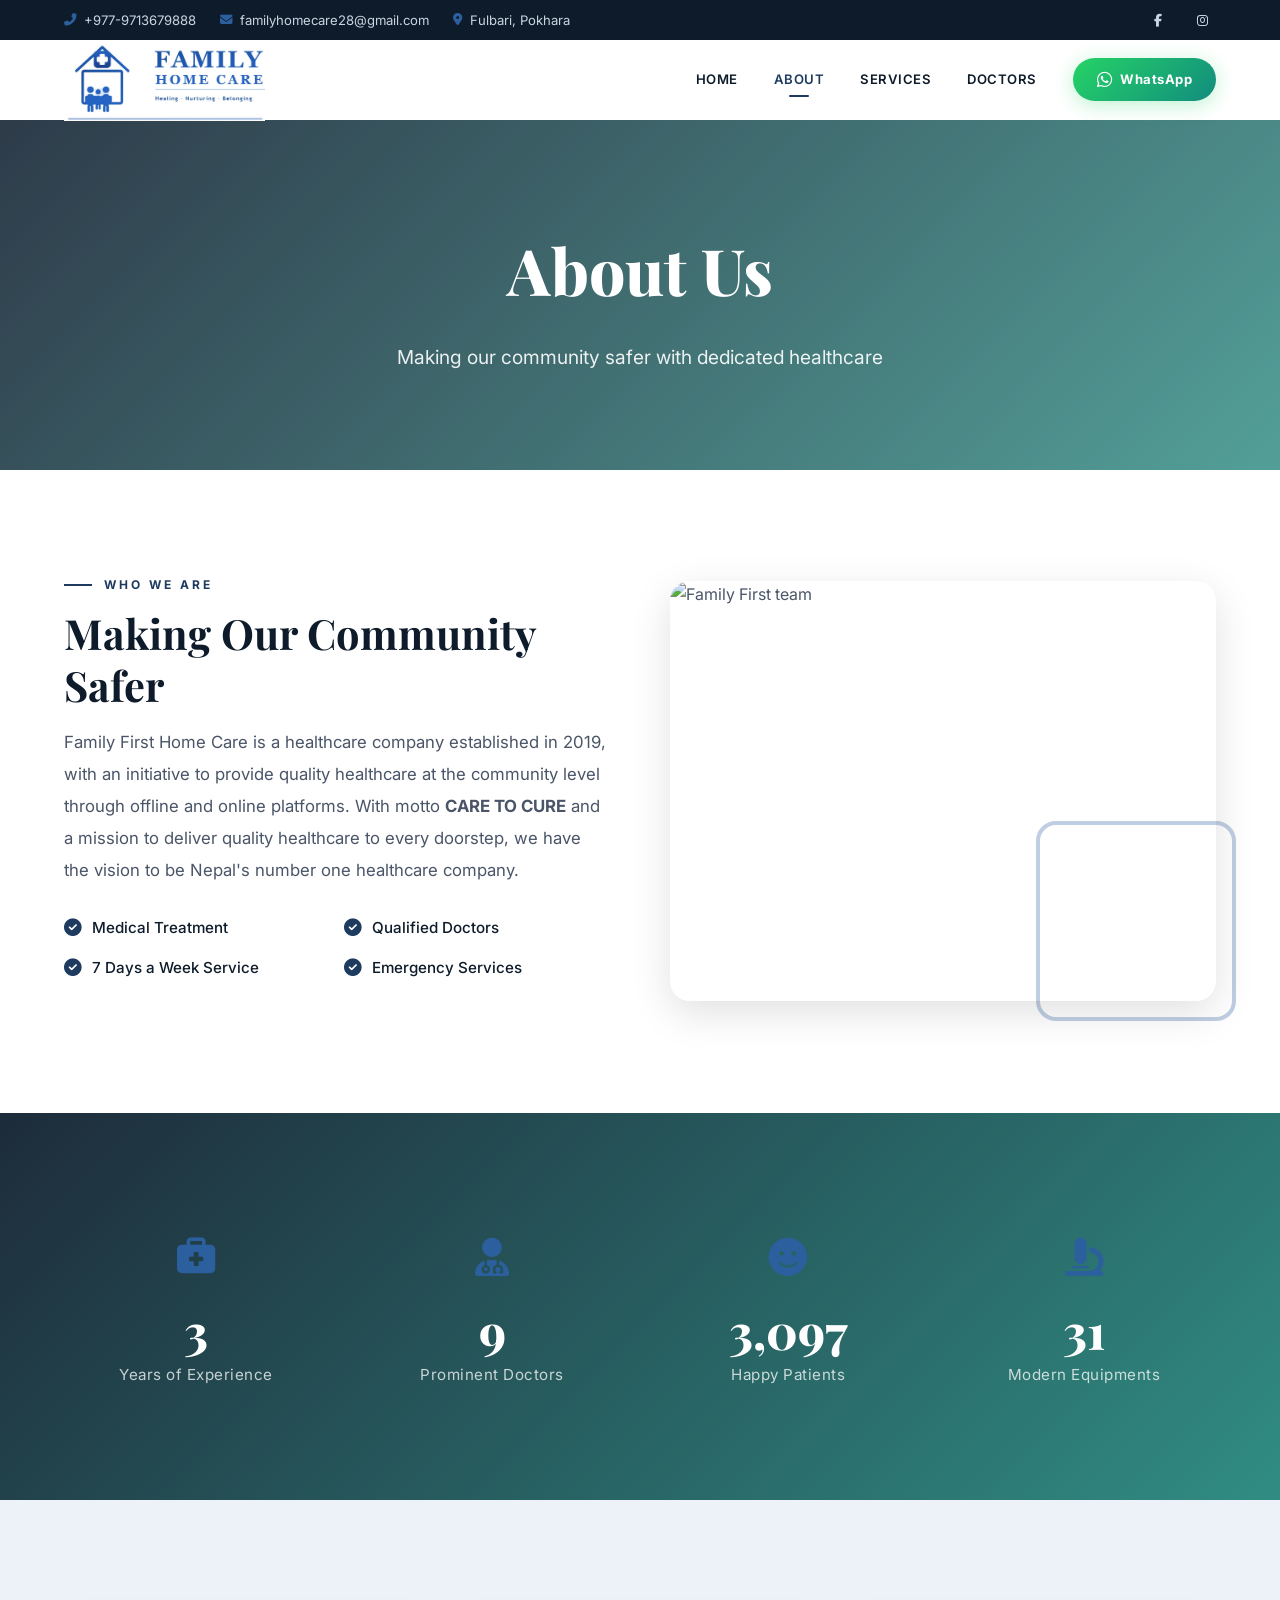
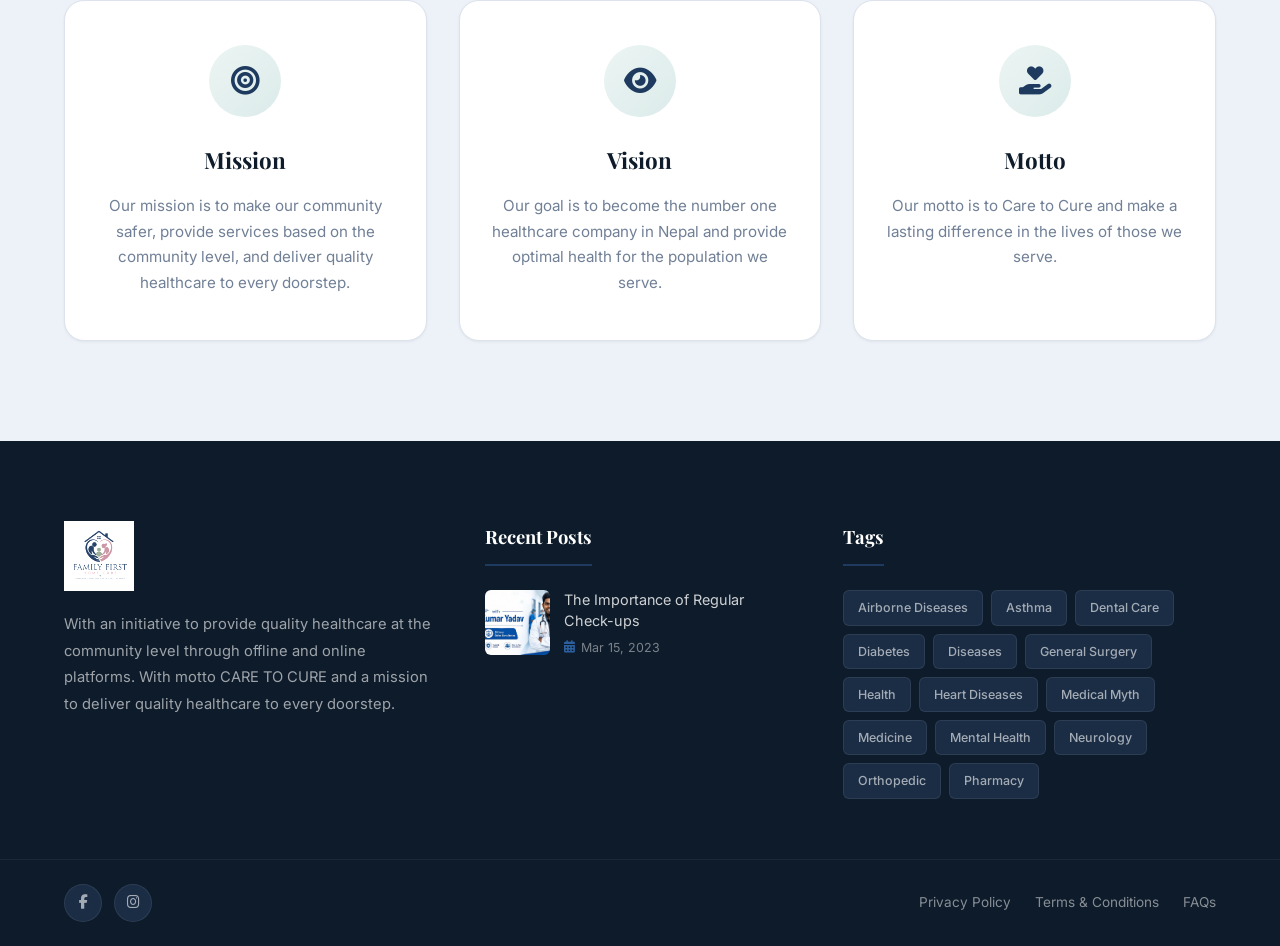
==== about.html @ fe60b28e "Add files via upload" ====
<!DOCTYPE html>
<html lang="en">

<head>
    <meta charset="UTF-8">
    <meta name="viewport" content="width=device-width, initial-scale=1.0">
    <title>About Us - Family First Home Care</title>
    <meta name="description" content="Family First Home CARE - About our mission, team and vision for healthcare.">
    <link rel="preconnect" href="https://fonts.googleapis.com">
    <link rel="preconnect" href="https://fonts.gstatic.com" crossorigin>
    <link
        href="https://fonts.googleapis.com/css2?family=Inter:wght@300;400;500;600;700;800;900&family=Playfair+Display:wght@600;700;800&display=swap"
        rel="stylesheet">
    <link rel="stylesheet" href="https://cdnjs.cloudflare.com/ajax/libs/font-awesome/6.5.1/css/all.min.css">
    <link rel="stylesheet" href="style.css">
</head>

<body>
    <!-- ===== TOP INFO BAR ===== -->
    <div class="top-bar">
        <div class="container top-bar-inner">
            <div class="top-bar-left">
                <a href="tel:9779713679888"><i class="fas fa-phone-alt"></i>+977-9713679888</a>
                <a href="mailto:familyhomecare28@gmail.com"><i class="fas fa-envelope"></i>
                    familyhomecare28@gmail.com</a>
                <span><i class="fas fa-map-marker-alt"></i> Fulbari, Pokhara</span>
            </div>
            <div class="top-bar-right">
                <a href="#" aria-label="Facebook"><i class="fab fa-facebook-f"></i></a>
                <a href="#" aria-label="Instagram"><i class="fab fa-instagram"></i></a>
            </div>
        </div>
    </div>

    <!-- ===== NAVIGATION ===== -->
    <header class="navbar" id="navbar">
        <div class="container nav-inner">
            <a href="index.html" class="logo" id="logo">
                <img src="images/mainlogo.jpeg" alt="Family First Home Care Logo" class="logo-img">
                <span class="logo-text"></span>
            </a>
            <nav class="nav-links" id="navLinks">
                <a href="index.html">HOME</a>
                <a href="about.html" class="active">ABOUT</a>
                <a href="services.html">SERVICES</a>
                <a href="doctors.html">DOCTORS</a>
                <a href="https://wa.me/9779713679888?text=Hello%2C%20I%20would%20like%20to%20book%20an%20appointment."
                    class="btn-whatsapp mobile-only" target="_blank" rel="noopener noreferrer"><i
                        class="fab fa-whatsapp"></i> WhatsApp</a>
            </nav>
            <a href="https://wa.me/9779713679888?text=Hello%2C%20I%20would%20like%20to%20book%20an%20appointment."
                class="btn-whatsapp desktop-only" id="btnWhatsapp" target="_blank" rel="noopener noreferrer"><i
                    class="fab fa-whatsapp"></i> WhatsApp</a>
            <button class="mobile-toggle" id="mobileToggle" aria-label="Toggle menu">
                <span></span><span></span><span></span>
            </button>
        </div>
    </header>

    <!-- ===== PAGE HEADER ===== -->
    <section class="page-header"
        style="background-image: url('https://images.unsplash.com/photo-1504439468489-c8920d796a29?w=1600&q=80');">
        <div class="page-header-overlay"></div>
        <div class="container page-header-content">
            <h1>About Us</h1>
            <p>Making our community safer with dedicated healthcare</p>
        </div>
    </section>

    <!-- ===== ABOUT / WHO WE ARE ===== -->
    <section class="about-section" id="about">
        <div class="container about-grid">
            <div class="about-text">
                <span class="section-label">WHO WE ARE</span>
                <h2 class="section-title">Making Our Community Safer</h2>
                <p>Family First Home Care is a healthcare company established in 2019, with an initiative to provide
                    quality healthcare at the community level through offline and online platforms. With motto
                    <strong>CARE TO CURE</strong> and a mission to deliver quality healthcare to every doorstep, we have
                    the vision to be Nepal's number one healthcare company.
                </p>
                <div class="about-features">
                    <div class="about-feature"><i class="fas fa-check-circle"></i> Medical Treatment</div>
                    <div class="about-feature"><i class="fas fa-check-circle"></i> Qualified Doctors</div>
                    <div class="about-feature"><i class="fas fa-check-circle"></i> 7 Days a Week Service</div>
                    <div class="about-feature"><i class="fas fa-check-circle"></i> Emergency Services</div>
                </div>
            </div>
            <div class="about-image">
                <img src="https://images.unsplash.com/photo-1504439468489-c8920d796a29?w=600&q=80"
                    alt="Family First team">
                <div class="about-image-accent"></div>
            </div>
        </div>
    </section>

    <!-- ===== STATS COUNTER ===== -->
    <section class="stats-section">
        <div class="stats-overlay"></div>
        <div class="container stats-grid">
            <div class="stat-item" id="stat1">
                <div class="stat-icon"><i class="fas fa-briefcase-medical"></i></div>
                <div class="stat-number" data-target="5">5</div>
                <div class="stat-label">Years of Experience</div>
            </div>
            <div class="stat-item" id="stat2">
                <div class="stat-icon"><i class="fas fa-user-md"></i></div>
                <div class="stat-number" data-target="15">15</div>
                <div class="stat-label">Prominent Doctors</div>
            </div>
            <div class="stat-item" id="stat3">
                <div class="stat-icon"><i class="fas fa-smile"></i></div>
                <div class="stat-number" data-target="5000">5000</div>
                <div class="stat-label">Happy Patients</div>
            </div>
            <div class="stat-item" id="stat4">
                <div class="stat-icon"><i class="fas fa-microscope"></i></div>
                <div class="stat-number" data-target="50">50</div>
                <div class="stat-label">Modern Equipments</div>
            </div>
        </div>
    </section>

    <!-- ===== MISSION / VISION / MOTTO ===== -->
    <section class="mvm-section">
        <div class="container mvm-grid">
            <div class="mvm-card" id="mvmMission">
                <div class="mvm-icon"><i class="fas fa-bullseye"></i></div>
                <h3>Mission</h3>
                <p>Our mission is to make our community safer, provide services based on the community level, and
                    deliver quality healthcare to every doorstep.</p>
            </div>
            <div class="mvm-card" id="mvmVision">
                <div class="mvm-icon"><i class="fas fa-eye"></i></div>
                <h3>Vision</h3>
                <p>Our goal is to become the number one healthcare company in Nepal and provide optimal health for the
                    population we serve.</p>
            </div>
            <div class="mvm-card" id="mvmMotto">
                <div class="mvm-icon"><i class="fas fa-hand-holding-heart"></i></div>
                <h3>Motto</h3>
                <p>Our motto is to Care to Cure and make a lasting difference in the lives of those we serve.</p>
            </div>
        </div>
    </section>

    <!-- ===== FOOTER ===== -->
    <footer class="footer">
        <div class="container footer-grid">
            <div class="footer-about">
                <div class="footer-logo">
                    <img src="images/logo.jpg" alt="Family First Home Care Logo" class="logo-img footer-logo-img">
                </div>
                <p>With an initiative to provide quality healthcare at the community level through offline and online
                    platforms. With motto CARE TO CURE and a mission to deliver quality healthcare to every doorstep.
                </p>
            </div>
            <div class="footer-posts">
                <h4>Recent Posts</h4>
                <div class="footer-post">
                    <img src="./images/maindoc.jpeg" alt="Post">
                    <div>
                        <a href="#">The Importance of Regular Check-ups</a>
                        <span><i class="fas fa-calendar-alt"></i> Mar 15, 2023</span>
                    </div>
                </div>
            </div>
            <div class="footer-tags">
                <h4>Tags</h4>
                <div class="tags-cloud">
                    <a href="#">Airborne Diseases</a>
                    <a href="#">Asthma</a>
                    <a href="#">Dental Care</a>
                    <a href="#">Diabetes</a>
                    <a href="#">Diseases</a>
                    <a href="#">General Surgery</a>
                    <a href="#">Health</a>
                    <a href="#">Heart Diseases</a>
                    <a href="#">Medical Myth</a>
                    <a href="#">Medicine</a>
                    <a href="#">Mental Health</a>
                    <a href="#">Neurology</a>
                    <a href="#">Orthopedic</a>
                    <a href="#">Pharmacy</a>
                </div>
            </div>
        </div>
        <div class="footer-bottom">
            <div class="container footer-bottom-inner">
                <div class="footer-social">
                    <a href="#" aria-label="Facebook"><i class="fab fa-facebook-f"></i></a>
                    <a href="#" aria-label="Instagram"><i class="fab fa-instagram"></i></a>
                </div>
                <div class="footer-links">
                    <a href="#">Privacy Policy</a>
                    <a href="#">Terms & Conditions</a>
                    <a href="#">FAQs</a>
                </div>
            </div>
        </div>
    </footer>

    <!-- ===== BACK TO TOP ===== -->
    <button class="back-to-top" id="backToTop" aria-label="Back to top"><i class="fas fa-chevron-up"></i></button>

    <script src="script.js"></script>
</body>

</html>
---- style.css ----
/* ===== DESIGN TOKENS ===== */
:root {
    --primary: #1e3a5f;
    --primary-dark: #142c4a;
    --primary-light: #2c5f9e;
    --primary-glow: rgba(30, 58, 95, 0.25);
    --accent: #c4a07c;
    --accent-dark: #a8865e;
    --accent-light: #d4b896;

    --bg-body: #f5f7fb;
    --bg-white: #ffffff;
    --bg-dark: #0d1b2a;
    --bg-dark-lighter: #1b2d45;
    --bg-section-alt: #edf1f8;

    --text-heading: #0d1b2a;
    --text-body: #4a5568;
    --text-light: #718096;
    --text-white: #ffffff;
    --text-on-dark: #cbd5e0;

    --border: #dce3ed;
    --border-light: rgba(255, 255, 255, 0.08);

    --shadow-sm: 0 1px 3px rgba(0, 0, 0, 0.06);
    --shadow-md: 0 4px 16px rgba(0, 0, 0, 0.08);
    --shadow-lg: 0 12px 40px rgba(0, 0, 0, 0.12);
    --shadow-xl: 0 24px 60px rgba(0, 0, 0, 0.15);
    --shadow-primary: 0 8px 30px rgba(30, 58, 95, 0.3);

    --radius-sm: 6px;
    --radius-md: 12px;
    --radius-lg: 20px;
    --radius-xl: 32px;
    --radius-full: 9999px;

    --font-body: 'Inter', -apple-system, BlinkMacSystemFont, 'Segoe UI', sans-serif;
    --font-heading: 'Playfair Display', Georgia, serif;

    --transition: 0.3s cubic-bezier(0.4, 0, 0.2, 1);
    --transition-slow: 0.5s cubic-bezier(0.4, 0, 0.2, 1);

    --container: 1200px;
    --top-bar-height: 40px;
    --nav-height: 80px;
}

/* ===== RESET & BASE ===== */
*,
*::before,
*::after {
    margin: 0;
    padding: 0;
    box-sizing: border-box;
}

html {
    scroll-behavior: smooth;
    scroll-padding-top: calc(var(--nav-height) + 20px);
}

body {
    font-family: var(--font-body);
    font-size: 16px;
    line-height: 1.7;
    color: var(--text-body);
    background: var(--bg-body);
    -webkit-font-smoothing: antialiased;
    -moz-osx-font-smoothing: grayscale;
    overflow-x: hidden;
}

img {
    max-width: 100%;
    height: auto;
    display: block;
}

a {
    text-decoration: none;
    color: inherit;
    transition: color var(--transition);
}

button {
    border: none;
    background: none;
    cursor: pointer;
    font-family: inherit;
}

ul,
ol {
    list-style: none;
}

.container {
    width: 100%;
    max-width: var(--container);
    margin: 0 auto;
    padding: 0 24px;
}

/* ===== UTILITY CLASSES ===== */
.section-label {
    display: inline-block;
    font-size: 0.75rem;
    font-weight: 700;
    letter-spacing: 3px;
    text-transform: uppercase;
    color: var(--primary);
    margin-bottom: 12px;
    position: relative;
    padding-left: 40px;
}

.section-label::before {
    content: '';
    position: absolute;
    left: 0;
    top: 50%;
    width: 28px;
    height: 2px;
    background: var(--primary);
    transform: translateY(-50%);
}

.section-label.center {
    display: block;
    text-align: center;
    padding-left: 0;
}

.section-label.center::before {
    display: none;
}

.section-title {
    font-family: var(--font-heading);
    font-size: clamp(1.8rem, 4vw, 2.6rem);
    font-weight: 700;
    color: var(--text-heading);
    line-height: 1.25;
    margin-bottom: 16px;
}

.section-title.center {
    text-align: center;
}

.section-desc {
    font-size: 1.05rem;
    color: var(--text-light);
    max-width: 600px;
    margin-bottom: 48px;
}

.section-desc.center {
    text-align: center;
    margin-left: auto;
    margin-right: auto;
}

/* ===== BUTTONS ===== */
.btn {
    display: inline-flex;
    align-items: center;
    justify-content: center;
    gap: 8px;
    padding: 14px 32px;
    font-size: 0.9rem;
    font-weight: 600;
    letter-spacing: 0.5px;
    border-radius: var(--radius-full);
    transition: all var(--transition);
    cursor: pointer;
    border: 2px solid transparent;
    position: relative;
    overflow: hidden;
}

.btn::before {
    content: '';
    position: absolute;
    top: 50%;
    left: 50%;
    width: 0;
    height: 0;
    background: rgba(255, 255, 255, 0.15);
    border-radius: 50%;
    transform: translate(-50%, -50%);
    transition: width 0.6s, height 0.6s;
}

.btn:hover::before {
    width: 300px;
    height: 300px;
}

.btn-primary {
    background: linear-gradient(135deg, var(--primary), var(--primary-light));
    color: var(--text-white);
    box-shadow: var(--shadow-primary);
}

.btn-primary:hover {
    transform: translateY(-2px);
    box-shadow: 0 12px 36px rgba(14, 122, 110, 0.4);
}

.btn-outline {
    border-color: var(--text-white);
    color: var(--text-white);
    background: transparent;
}

.btn-outline:hover {
    background: var(--text-white);
    color: var(--primary);
    transform: translateY(-2px);
}

.btn-card {
    padding: 10px 24px;
    font-size: 0.85rem;
    background: rgba(255, 255, 255, 0.15);
    color: var(--text-white);
    border: 1px solid rgba(255, 255, 255, 0.3);
    border-radius: var(--radius-full);
}

.btn-card:hover {
    background: rgba(255, 255, 255, 0.25);
    transform: translateY(-2px);
}

.btn-lg {
    padding: 18px 44px;
    font-size: 1rem;
}

/* ===== TOP BAR ===== */
.top-bar {
    background: var(--bg-dark);
    color: var(--text-on-dark);
    font-size: 0.82rem;
    height: var(--top-bar-height);
    display: flex;
    align-items: center;
    position: relative;
    z-index: 1001;
}

.top-bar-inner {
    display: flex;
    align-items: center;
    justify-content: space-between;
}

.top-bar-left {
    display: flex;
    align-items: center;
    gap: 24px;
}

.top-bar-left a,
.top-bar-left span {
    display: inline-flex;
    align-items: center;
    gap: 8px;
    color: var(--text-on-dark);
    font-size: 0.82rem;
}

.top-bar-left a:hover {
    color: var(--primary-light);
}

.top-bar-left i {
    color: var(--primary-light);
    font-size: 0.78rem;
}

.top-bar-right {
    display: flex;
    align-items: center;
    gap: 16px;
}

.top-bar-right a {
    color: var(--text-on-dark);
    width: 28px;
    height: 28px;
    display: inline-flex;
    align-items: center;
    justify-content: center;
    border-radius: 50%;
    transition: all var(--transition);
    font-size: 0.8rem;
}

.top-bar-right a:hover {
    background: rgba(255, 255, 255, 0.1);
    color: var(--primary-light);
}

/* ===== NAVBAR ===== */
.navbar {
    position: sticky;
    top: 0;
    background: rgba(255, 255, 255, 0.96);
    backdrop-filter: blur(20px);
    -webkit-backdrop-filter: blur(20px);
    height: var(--nav-height);
    display: flex;
    align-items: center;
    z-index: 1000;
    transition: all var(--transition);
    border-bottom: 1px solid transparent;
}

.navbar.scrolled {
    box-shadow: var(--shadow-md);
    border-bottom: 1px solid var(--border);
    height: 68px;
}

.nav-inner {
    display: flex;
    align-items: center;
    justify-content: space-between;
    gap: 20px;
}

/* Logo */
.logo {
    display: flex;
    align-items: center;
    flex-shrink: 0;
}

.logo-img {
    height: 83px;
    width: auto;
    object-fit: contain;
    transition: transform var(--transition);
}

.logo-text {
    font-size: 26px;
    font-weight: 900;
    color: var(--text-heading);
    margin-left: 10px;
    font-family: var(--font-body);
    transition: font-size var(--transition);
}

.logo:hover .logo-img {
    transform: scale(1.03);
}

.navbar.scrolled .logo-img {
    height: 64px;
}

.navbar.scrolled .logo-text {
    font-size: 22px;
}

/* Footer Logo */
.footer-logo-img {
    height: 70px;
    filter: brightness(1.1);
}

/* Nav Links */
.nav-links {
    display: flex;
    align-items: center;
    gap: 4px;
    margin-left: auto;
}

.nav-links a {
    padding: 8px 16px;
    font-size: 0.82rem;
    font-weight: 600;
    letter-spacing: 0.5px;
    color: var(--text-heading);
    border-radius: var(--radius-full);
    transition: all var(--transition);
    position: relative;
}

.nav-links a::after {
    content: '';
    position: absolute;
    bottom: 2px;
    left: 50%;
    width: 0;
    height: 2px;
    background: var(--primary);
    transition: all var(--transition);
    transform: translateX(-50%);
    border-radius: 2px;
}

.nav-links a:hover,
.nav-links a.active {
    color: var(--primary);
}

.nav-links a:hover::after,
.nav-links a.active::after {
    width: 20px;
}

/* WhatsApp Button */
.btn-whatsapp {
    padding: 10px 24px;
    font-size: 0.82rem;
    font-weight: 700;
    letter-spacing: 0.5px;
    background: linear-gradient(135deg, #25d366, #128c7e);
    color: var(--text-white);
    border-radius: var(--radius-full);
    box-shadow: 0 4px 20px rgba(37, 211, 102, 0.3);
    transition: all var(--transition);
    flex-shrink: 0;
    display: inline-flex;
    align-items: center;
    gap: 8px;
}

.btn-whatsapp i {
    font-size: 1.1rem;
}

.btn-whatsapp:hover {
    transform: translateY(-2px);
    box-shadow: 0 8px 28px rgba(37, 211, 102, 0.45);
}

/* Mobile Toggle */
.mobile-toggle {
    display: none;
    flex-direction: column;
    justify-content: center;
    gap: 5px;
    width: 32px;
    height: 32px;
    cursor: pointer;
}

.mobile-toggle span {
    display: block;
    width: 100%;
    height: 2.5px;
    background: var(--text-heading);
    border-radius: 4px;
    transition: all var(--transition);
    transform-origin: center;
}

.mobile-toggle.active span:nth-child(1) {
    transform: rotate(45deg) translate(5px, 5px);
}

.mobile-toggle.active span:nth-child(2) {
    opacity: 0;
}

.mobile-toggle.active span:nth-child(3) {
    transform: rotate(-45deg) translate(5px, -5px);
}

/* ===== HERO SECTION ===== */
.hero {
    position: relative;
    height: 85vh;
    min-height: 550px;
    max-height: 800px;
    overflow: hidden;
}

.hero-slider {
    height: 100%;
    position: relative;
}

.hero-slide {
    position: absolute;
    inset: 0;
    opacity: 0;
    transition: opacity 1s ease-in-out;
}

.hero-slide.active {
    opacity: 1;
    z-index: 1;
}

.hero-bg {
    position: absolute;
    inset: 0;
    background-size: cover;
    background-position: center;
    transform: scale(1.05);
    animation: heroZoom 12s ease-in-out infinite alternate;
}

@keyframes heroZoom {
    from {
        transform: scale(1.05);
    }

    to {
        transform: scale(1.12);
    }
}

.hero-overlay {
    position: absolute;
    inset: 0;
    background: linear-gradient(135deg,
            rgba(11, 26, 42, 0.82) 0%,
            rgba(14, 122, 110, 0.45) 100%);
}

.hero-content {
    position: relative;
    z-index: 2;
    height: 100%;
    display: flex;
    flex-direction: column;
    justify-content: center;
    padding-bottom: 60px;
}

.hero-title {
    font-family: var(--font-heading);
    font-size: clamp(2.2rem, 5.5vw, 3.8rem);
    font-weight: 800;
    color: var(--text-white);
    line-height: 1.2;
    margin-bottom: 20px;
    animation: fadeSlideUp 1s ease-out;
}

.hero-title span {
    color: var(--primary-light);
    display: inline-block;
}

.hero-subtitle {
    font-size: clamp(1rem, 2vw, 1.2rem);
    color: rgba(255, 255, 255, 0.85);
    max-width: 560px;
    margin-bottom: 36px;
    line-height: 1.8;
    animation: fadeSlideUp 1s ease-out 0.15s backwards;
}

.hero-buttons {
    display: flex;
    gap: 16px;
    flex-wrap: wrap;
    animation: fadeSlideUp 1s ease-out 0.3s backwards;
}

@keyframes fadeSlideUp {
    from {
        opacity: 0;
        transform: translateY(30px);
    }

    to {
        opacity: 1;
        transform: translateY(0);
    }
}

/* Slider Controls */
.slider-arrow {
    position: absolute;
    top: 50%;
    transform: translateY(-50%);
    z-index: 10;
    width: 50px;
    height: 50px;
    border-radius: 50%;
    background: rgba(255, 255, 255, 0.12);
    backdrop-filter: blur(10px);
    color: white;
    font-size: 1.1rem;
    display: flex;
    align-items: center;
    justify-content: center;
    transition: all var(--transition);
    border: 1px solid rgba(255, 255, 255, 0.2);
}

.slider-arrow:hover {
    background: rgba(255, 255, 255, 0.25);
    transform: translateY(-50%) scale(1.1);
}

.slider-prev {
    left: 24px;
}

.slider-next {
    right: 24px;
}

.slider-dots {
    position: absolute;
    bottom: 30px;
    left: 50%;
    transform: translateX(-50%);
    z-index: 10;
    display: flex;
    gap: 10px;
}

.slider-dots .dot {
    width: 12px;
    height: 12px;
    border-radius: 50%;
    background: rgba(255, 255, 255, 0.35);
    transition: all var(--transition);
    border: none;
    cursor: pointer;
}

.slider-dots .dot.active {
    background: var(--primary-light);
    width: 32px;
    border-radius: 6px;
}

/* ===== SERVICE CARDS BAR ===== */
.service-cards-bar {
    position: relative;
    z-index: 5;
    margin-top: -70px;
    padding-bottom: 40px;
}

.service-cards-grid {
    display: grid;
    grid-template-columns: repeat(3, 1fr);
    gap: 0;
    border-radius: var(--radius-lg);
    overflow: hidden;
    box-shadow: var(--shadow-xl);
}

.service-card-item {
    padding: 40px 32px;
    background: var(--bg-dark);
    text-align: center;
    color: var(--text-white);
    transition: all var(--transition-slow);
    position: relative;
    overflow: hidden;
}

.service-card-item::before {
    content: '';
    position: absolute;
    top: 0;
    left: 0;
    right: 0;
    height: 3px;
    background: linear-gradient(90deg, var(--primary), var(--primary-light));
    transform: scaleX(0);
    transition: transform var(--transition);
}

.service-card-item:hover::before {
    transform: scaleX(1);
}

.service-card-item.highlight {
    background: linear-gradient(135deg, var(--primary), var(--primary-dark));
}

.service-card-icon {
    font-size: 2.4rem;
    margin-bottom: 18px;
    color: var(--primary-light);
}

.service-card-item.highlight .service-card-icon {
    color: rgba(255, 255, 255, 0.9);
}

.service-card-item h3 {
    font-family: var(--font-heading);
    font-size: 1.3rem;
    margin-bottom: 12px;
    font-weight: 700;
}

.service-card-item p {
    font-size: 0.9rem;
    line-height: 1.7;
    color: rgba(255, 255, 255, 0.7);
    margin-bottom: 20px;
}

.service-card-item.highlight p {
    color: rgba(255, 255, 255, 0.8);
}

.service-card-item:hover {
    transform: translateY(-4px);
}

/* Hours list inside card */
.hours-list {
    text-align: left;
}

.hour-row {
    display: flex;
    justify-content: space-between;
    padding: 6px 0;
    border-bottom: 1px solid rgba(255, 255, 255, 0.08);
    font-size: 0.9rem;
    color: rgba(255, 255, 255, 0.7);
}

/* ===== ABOUT SECTION ===== */
.about-section {
    padding: 100px 0;
    background: var(--bg-white);
}

.about-grid {
    display: grid;
    grid-template-columns: 1fr 1fr;
    gap: 60px;
    align-items: center;
}

.about-text p {
    font-size: 1.05rem;
    line-height: 1.9;
    margin-bottom: 28px;
}

.about-features {
    display: grid;
    grid-template-columns: 1fr 1fr;
    gap: 14px;
    margin-bottom: 32px;
}

.about-feature {
    display: flex;
    align-items: center;
    gap: 10px;
    font-size: 0.95rem;
    font-weight: 500;
    color: var(--text-heading);
}

.about-feature i {
    color: var(--primary);
    font-size: 1.1rem;
}

.about-image {
    position: relative;
}

.about-image img {
    border-radius: var(--radius-lg);
    box-shadow: var(--shadow-lg);
    width: 100%;
    height: 420px;
    object-fit: cover;
}

.about-image-accent {
    position: absolute;
    bottom: -20px;
    right: -20px;
    width: 200px;
    height: 200px;
    border: 4px solid var(--primary-light);
    border-radius: var(--radius-lg);
    z-index: -1;
    opacity: 0.3;
}

/* ===== STATS SECTION ===== */
.stats-section {
    position: relative;
    background-image: url('https://images.unsplash.com/photo-1504439468489-c8920d796a29?w=1400&q=60');
    background-size: cover;
    background-position: center;
    background-attachment: fixed;
    padding: 80px 0;
}

.stats-overlay {
    position: absolute;
    inset: 0;
    background: linear-gradient(135deg, rgba(11, 26, 42, 0.92), rgba(14, 122, 110, 0.85));
}

.stats-grid {
    position: relative;
    z-index: 1;
    display: grid;
    grid-template-columns: repeat(4, 1fr);
    gap: 32px;
    text-align: center;
}

.stat-item {
    padding: 32px 16px;
    transition: transform var(--transition);
}

.stat-item:hover {
    transform: translateY(-6px);
}

.stat-icon {
    font-size: 2.4rem;
    color: var(--primary-light);
    margin-bottom: 16px;
}

.stat-number {
    font-family: var(--font-heading);
    font-size: 3rem;
    font-weight: 800;
    color: var(--text-white);
    line-height: 1;
    margin-bottom: 8px;
}

.stat-label {
    font-size: 0.95rem;
    color: rgba(255, 255, 255, 0.75);
    letter-spacing: 0.5px;
}

/* ===== MVM (Mission/Vision/Motto) ===== */
.mvm-section {
    padding: 100px 0;
    background: var(--bg-section-alt);
}

.mvm-grid {
    display: grid;
    grid-template-columns: repeat(3, 1fr);
    gap: 32px;
}

.mvm-card {
    background: var(--bg-white);
    padding: 44px 32px;
    border-radius: var(--radius-lg);
    text-align: center;
    box-shadow: var(--shadow-sm);
    border: 1px solid var(--border);
    transition: all var(--transition);
    position: relative;
    overflow: hidden;
}

.mvm-card::after {
    content: '';
    position: absolute;
    bottom: 0;
    left: 0;
    right: 0;
    height: 4px;
    background: linear-gradient(90deg, var(--primary), var(--primary-light));
    transform: scaleX(0);
    transition: transform var(--transition-slow);
}

.mvm-card:hover {
    transform: translateY(-8px);
    box-shadow: var(--shadow-lg);
}

.mvm-card:hover::after {
    transform: scaleX(1);
}

.mvm-icon {
    width: 72px;
    height: 72px;
    background: linear-gradient(135deg, rgba(14, 122, 110, 0.08), rgba(14, 122, 110, 0.15));
    border-radius: 50%;
    display: flex;
    align-items: center;
    justify-content: center;
    margin: 0 auto 24px;
    font-size: 1.8rem;
    color: var(--primary);
    transition: all var(--transition);
}

.mvm-card:hover .mvm-icon {
    background: linear-gradient(135deg, var(--primary), var(--primary-light));
    color: var(--text-white);
    transform: scale(1.1);
}

.mvm-card h3 {
    font-family: var(--font-heading);
    font-size: 1.4rem;
    color: var(--text-heading);
    margin-bottom: 14px;
}

.mvm-card p {
    font-size: 0.95rem;
    line-height: 1.7;
    color: var(--text-light);
}

/* ===== DOCTORS SECTION ===== */
.doctors-section {
    padding: 100px 0;
    background: var(--bg-white);
}

.doctors-grid {
    display: grid;
    grid-template-columns: repeat(3, 1fr);
    gap: 24px;
    padding: 20px 60px;
    max-width: 1100px;
    margin: 0 auto;
    justify-content: center;
}

/* ===== FEATURED DOCTOR (standalone above grid) ===== */
.featured-doctor-wrap {
    max-width: 100%;
    margin: 0 auto 48px auto;
}

.featured-doctor-wrap .doctor-card {
    border-radius: 20px;
    overflow: hidden;
    box-shadow: 0 8px 32px rgba(30, 58, 95, 0.15);
    border: 2px solid var(--primary-light);
}

.featured-doctor-image {
    width: 100%;
    aspect-ratio: 16 / 7;
    background-size: contain;
    background-repeat: no-repeat;
    background-position: center;
    background-color: #d6e4f7;
    line-height: 0;
}

.featured-doctor-image img {
    display: none;
}

.featured-doctor-wrap .doctor-info {
    background: linear-gradient(135deg, var(--primary), var(--primary-light));
    padding: 20px 24px;
}

.featured-doctor-wrap .doctor-info h4 {
    color: #fff;
    font-size: 1.3rem;
}

.featured-doctor-wrap .doctor-info p {
    color: rgba(255, 255, 255, 0.85);
}

.doctor-card.featured-doctor {
    grid-column: unset;
}

.doctor-card {
    border-radius: 16px;
    overflow: hidden;
    box-shadow: 0 4px 20px rgba(0, 0, 0, 0.1);
    background: white;
}

.doctor-card img {
    width: 100%;
    height: 280px;
    object-fit: cover;
    object-position: top;
}

.doctor-card:hover {
    transform: translateY(-8px);
    box-shadow: var(--shadow-lg);
}

.doctor-image {
    width: 100%;
    height: 280px;
    overflow: hidden;
    position: relative;
}

.doctor-image img {
    width: 100%;
    height: 100%;
    object-fit: cover;
    object-position: top;
    transition: transform 0.4s ease;
}

.doctor-card:hover .doctor-image img {
    transform: scale(1.08);
}

.doctor-overlay {
    position: absolute;
    inset: 0;
    background: linear-gradient(to top, rgba(14, 122, 110, 0.9) 0%, transparent 60%);
    opacity: 0;
    display: flex;
    align-items: flex-end;
    justify-content: center;
    padding-bottom: 24px;
    transition: opacity var(--transition);
}

.doctor-card:hover .doctor-overlay {
    opacity: 1;
}

.doctor-socials {
    display: flex;
    gap: 10px;
}

.doctor-socials a {
    width: 38px;
    height: 38px;
    border-radius: 50%;
    background: rgba(255, 255, 255, 0.18);
    backdrop-filter: blur(8px);
    display: flex;
    align-items: center;
    justify-content: center;
    color: white;
    font-size: 0.9rem;
    transition: all var(--transition);
    border: 1px solid rgba(255, 255, 255, 0.25);
    transform: translateY(20px);
    opacity: 0;
    animation: none;
}

.doctor-card:hover .doctor-socials a {
    transform: translateY(0);
    opacity: 1;
}

.doctor-card:hover .doctor-socials a:nth-child(1) {
    transition-delay: 0.05s;
}

.doctor-card:hover .doctor-socials a:nth-child(2) {
    transition-delay: 0.1s;
}

.doctor-card:hover .doctor-socials a:nth-child(3) {
    transition-delay: 0.15s;
}

.doctor-socials a:hover {
    background: var(--text-white);
    color: var(--primary);
}

.doctor-info {
    padding: 24px;
    text-align: center;
}

.doctor-info h4 {
    font-family: var(--font-heading);
    font-size: 1.15rem;
    color: var(--text-heading);
    margin-bottom: 4px;
}

.doctor-info p {
    font-size: 0.85rem;
    color: var(--primary);
    font-weight: 500;
}

/* ===== SERVICES SECTION ===== */
.services-section {
    padding: 100px 0;
    background: var(--bg-section-alt);
}

.services-grid {
    display: grid;
    grid-template-columns: repeat(auto-fit, minmax(300px, 1fr));
    gap: 28px;
}

.service-item {
    background: var(--bg-white);
    padding: 40px 32px;
    border-radius: var(--radius-lg);
    transition: all var(--transition);
    box-shadow: var(--shadow-sm);
    border: 1px solid var(--border);
    position: relative;
    overflow: hidden;
}

.service-item::before {
    content: '';
    position: absolute;
    top: 0;
    left: 0;
    width: 4px;
    height: 0;
    background: linear-gradient(to bottom, var(--primary), var(--primary-light));
    transition: height var(--transition-slow);
}

.service-item:hover {
    transform: translateY(-5px);
    box-shadow: var(--shadow-lg);
}

.service-item:hover::before {
    height: 100%;
}

.service-icon {
    width: 64px;
    height: 64px;
    background: linear-gradient(135deg, rgba(14, 122, 110, 0.08), rgba(14, 122, 110, 0.15));
    border-radius: var(--radius-md);
    display: flex;
    align-items: center;
    justify-content: center;
    font-size: 1.6rem;
    color: var(--primary);
    margin-bottom: 20px;
    transition: all var(--transition);
}

.service-item:hover .service-icon {
    background: linear-gradient(135deg, var(--primary), var(--primary-light));
    color: var(--text-white);
    transform: scale(1.08) rotate(-5deg);
}

.service-item h3 {
    font-family: var(--font-heading);
    font-size: 1.2rem;
    color: var(--text-heading);
    margin-bottom: 12px;
}

.service-item p {
    font-size: 0.92rem;
    color: var(--text-light);
    line-height: 1.7;
}

/* ===== PHARMACY SECTION ===== */
.pharmacy-section {
    padding: 100px 0;
    background: var(--bg-white);
}

.pharmacy-grid {
    display: grid;
    grid-template-columns: 1fr 1fr;
    gap: 60px;
    align-items: center;
}

.pharmacy-image {
    position: relative;
}

.pharmacy-image img {
    border-radius: var(--radius-lg);
    box-shadow: var(--shadow-lg);
    width: 100%;
    height: 400px;
    object-fit: cover;
}

.pharmacy-text p {
    font-size: 1.05rem;
    line-height: 1.9;
    margin-bottom: 28px;
}

.pharmacy-features {
    display: grid;
    grid-template-columns: 1fr 1fr;
    gap: 16px;
    margin-bottom: 32px;
}

.pharmacy-feature {
    display: flex;
    align-items: center;
    gap: 10px;
    font-size: 0.95rem;
    font-weight: 500;
    color: var(--text-heading);
    padding: 10px 16px;
    background: var(--bg-section-alt);
    border-radius: var(--radius-sm);
    transition: all var(--transition);
}

.pharmacy-feature:hover {
    background: rgba(14, 122, 110, 0.08);
    transform: translateX(4px);
}

.pharmacy-feature i {
    color: var(--primary);
    font-size: 1rem;
}

/* ===== BLOG SECTION ===== */
.blog-section {
    padding: 100px 0;
    background: var(--bg-section-alt);
}

.blog-grid {
    display: grid;
    grid-template-columns: repeat(3, 1fr);
    gap: 32px;
}

.blog-card {
    background: var(--bg-white);
    border-radius: var(--radius-lg);
    overflow: hidden;
    box-shadow: var(--shadow-sm);
    border: 1px solid var(--border);
    transition: all var(--transition);
}

.blog-card:hover {
    transform: translateY(-6px);
    box-shadow: var(--shadow-lg);
}

.blog-image {
    position: relative;
    height: 220px;
    overflow: hidden;
}

.blog-image img {
    width: 100%;
    height: 100%;
    object-fit: cover;
    transition: transform var(--transition-slow);
}

.blog-card:hover .blog-image img {
    transform: scale(1.06);
}

.blog-category {
    position: absolute;
    top: 16px;
    left: 16px;
    padding: 5px 14px;
    font-size: 0.75rem;
    font-weight: 600;
    letter-spacing: 0.5px;
    background: linear-gradient(135deg, var(--primary), var(--primary-light));
    color: var(--text-white);
    border-radius: var(--radius-full);
}

.blog-content {
    padding: 24px;
}

.blog-meta {
    display: flex;
    gap: 16px;
    margin-bottom: 12px;
}

.blog-meta span {
    font-size: 0.8rem;
    color: var(--text-light);
    display: flex;
    align-items: center;
    gap: 6px;
}

.blog-meta i {
    color: var(--primary);
}

.blog-content h3 {
    font-size: 1.1rem;
    margin-bottom: 10px;
    line-height: 1.4;
}

.blog-content h3 a {
    color: var(--text-heading);
}

.blog-content h3 a:hover {
    color: var(--primary);
}

.blog-content>p {
    font-size: 0.9rem;
    color: var(--text-light);
    margin-bottom: 16px;
    line-height: 1.6;
}

.blog-read-more {
    font-size: 0.88rem;
    font-weight: 600;
    color: var(--primary);
    display: inline-flex;
    align-items: center;
    gap: 6px;
    transition: gap var(--transition);
}

.blog-read-more:hover {
    gap: 12px;
    color: var(--primary-dark);
}

/* ===== CTA SECTION ===== */
.cta-section {
    position: relative;
    background-image: url('https://images.unsplash.com/photo-1579684385127-1ef15d508118?w=1400&q=60');
    background-size: cover;
    background-position: center;
    background-attachment: fixed;
    padding: 100px 0;
}

.cta-overlay {
    position: absolute;
    inset: 0;
    background: linear-gradient(135deg, rgba(14, 122, 110, 0.92), rgba(11, 26, 42, 0.88));
}

.cta-content {
    position: relative;
    z-index: 1;
    text-align: center;
}

.cta-label {
    display: inline-block;
    font-size: 0.8rem;
    font-weight: 700;
    letter-spacing: 4px;
    color: rgba(255, 255, 255, 0.7);
    margin-bottom: 16px;
}

.cta-content h2 {
    font-family: var(--font-heading);
    font-size: clamp(1.8rem, 4vw, 2.8rem);
    color: var(--text-white);
    margin-bottom: 32px;
}

/* ===== TESTIMONIALS ===== */
.testimonials-section {
    padding: 100px 0;
    background: var(--bg-white);
}

.testimonials-slider {
    max-width: 700px;
    margin: 0 auto;
    position: relative;
    min-height: 220px;
}

.testimonial-card {
    display: none;
    padding: 40px;
    background: var(--bg-section-alt);
    border-radius: var(--radius-lg);
    border: 1px solid var(--border);
    text-align: center;
    animation: fadeIn 0.5s ease-out;
}

.testimonial-card.active {
    display: block;
}

@keyframes fadeIn {
    from {
        opacity: 0;
        transform: translateY(10px);
    }

    to {
        opacity: 1;
        transform: translateY(0);
    }
}

.testimonial-quote {
    font-size: 2rem;
    color: var(--primary-light);
    margin-bottom: 16px;
    opacity: 0.5;
}

.testimonial-card p {
    font-size: 1.05rem;
    line-height: 1.8;
    color: var(--text-body);
    font-style: italic;
    margin-bottom: 24px;
}

.testimonial-author {
    display: flex;
    align-items: center;
    justify-content: center;
    gap: 14px;
}

.testimonial-avatar {
    font-size: 2.8rem;
    color: var(--primary);
    opacity: 0.6;
}

.testimonial-author strong {
    display: block;
    font-size: 1rem;
    color: var(--text-heading);
}

.testimonial-author span {
    font-size: 0.82rem;
    color: var(--text-light);
}

.testimonial-dots {
    display: flex;
    justify-content: center;
    gap: 10px;
    margin-top: 28px;
}

.testimonial-dots .dot {
    width: 12px;
    height: 12px;
    border-radius: 50%;
    background: var(--border);
    transition: all var(--transition);
    border: none;
    cursor: pointer;
}

.testimonial-dots .dot.active {
    background: var(--primary);
    width: 32px;
    border-radius: 6px;
}

/* ===== FAQ ===== */
.faq-section {
    padding: 100px 0;
    background: var(--bg-section-alt);
}

.faq-grid {
    max-width: 800px;
    margin: 32px auto 0;
    display: flex;
    flex-direction: column;
    gap: 12px;
}

.faq-item {
    background: var(--bg-white);
    border-radius: var(--radius-md);
    border: 1px solid var(--border);
    overflow: hidden;
    transition: box-shadow var(--transition);
}

.faq-item:hover {
    box-shadow: var(--shadow-md);
}

.faq-question {
    width: 100%;
    padding: 20px 24px;
    display: flex;
    align-items: center;
    justify-content: space-between;
    font-size: 1rem;
    font-weight: 600;
    color: var(--text-heading);
    text-align: left;
    cursor: pointer;
    transition: color var(--transition);
}

.faq-question:hover {
    color: var(--primary);
}

.faq-question i {
    font-size: 0.8rem;
    color: var(--primary);
    transition: transform var(--transition);
    flex-shrink: 0;
    margin-left: 16px;
}

.faq-item.active .faq-question i {
    transform: rotate(180deg);
}

.faq-answer {
    max-height: 0;
    overflow: hidden;
    transition: max-height 0.4s ease, padding 0.4s ease;
}

.faq-item.active .faq-answer {
    max-height: 200px;
}

.faq-answer p {
    padding: 0 24px 20px;
    font-size: 0.95rem;
    color: var(--text-light);
    line-height: 1.7;
}

/* ===== GALLERY ===== */
.gallery-section {
    padding: 100px 0;
    background: var(--bg-white);
}

.gallery-grid {
    display: grid;
    grid-template-columns: repeat(3, 1fr);
    gap: 16px;
    margin-top: 48px;
}

.gallery-item {
    position: relative;
    border-radius: var(--radius-md);
    overflow: hidden;
    height: 240px;
    cursor: pointer;
}

.gallery-item img {
    width: 100%;
    height: 100%;
    object-fit: cover;
    transition: transform var(--transition-slow);
}

.gallery-overlay {
    position: absolute;
    inset: 0;
    background: linear-gradient(to top, rgba(14, 122, 110, 0.8), transparent);
    opacity: 0;
    display: flex;
    align-items: center;
    justify-content: center;
    transition: opacity var(--transition);
}

.gallery-overlay i {
    color: var(--text-white);
    font-size: 1.6rem;
    transform: scale(0.8);
    transition: transform var(--transition);
}

.gallery-item:hover img {
    transform: scale(1.1);
}

.gallery-item:hover .gallery-overlay {
    opacity: 1;
}

.gallery-item:hover .gallery-overlay i {
    transform: scale(1);
}

/* ===== CONTACT SECTION ===== */
.contact-section {
    padding: 100px 0;
    background: var(--bg-section-alt);
}

.contact-grid {
    display: grid;
    grid-template-columns: 1fr 2fr;
    gap: 40px;
    margin-top: 48px;
}

.contact-hours {
    background: linear-gradient(135deg, var(--primary), var(--primary-dark));
    padding: 40px 32px;
    border-radius: var(--radius-lg);
    color: var(--text-white);
}

.contact-hours h3 {
    font-family: var(--font-heading);
    font-size: 1.4rem;
    margin-bottom: 24px;
}

.hours-table {
    display: flex;
    flex-direction: column;
    gap: 2px;
}

.hour-entry {
    display: flex;
    justify-content: space-between;
    padding: 12px 0;
    border-bottom: 1px solid rgba(255, 255, 255, 0.12);
    font-size: 0.92rem;
}

.hour-entry:last-child {
    border-bottom: none;
}

/* Contact Form */
.contact-form-wrap {
    background: var(--bg-white);
    padding: 40px;
    border-radius: var(--radius-lg);
    box-shadow: var(--shadow-sm);
    border: 1px solid var(--border);
}

.form-row {
    display: grid;
    grid-template-columns: 1fr 1fr;
    gap: 20px;
}

.form-group {
    margin-bottom: 20px;
}

.form-group label {
    display: block;
    font-size: 0.88rem;
    font-weight: 600;
    color: var(--text-heading);
    margin-bottom: 8px;
}

.form-group input,
.form-group textarea {
    width: 100%;
    padding: 14px 18px;
    border: 2px solid var(--border);
    border-radius: var(--radius-sm);
    font-family: var(--font-body);
    font-size: 0.95rem;
    color: var(--text-heading);
    background: var(--bg-body);
    transition: all var(--transition);
    outline: none;
}

.form-group input:focus,
.form-group textarea:focus {
    border-color: var(--primary);
    box-shadow: 0 0 0 4px var(--primary-glow);
    background: var(--bg-white);
}

.form-group textarea {
    resize: vertical;
    min-height: 120px;
}

/* Contact Info Cards */
.contact-info-cards {
    display: grid;
    grid-template-columns: repeat(3, 1fr);
    gap: 24px;
    margin-top: 40px;
}

.contact-info-card {
    background: var(--bg-white);
    padding: 32px 24px;
    border-radius: var(--radius-md);
    text-align: center;
    box-shadow: var(--shadow-sm);
    border: 1px solid var(--border);
    transition: all var(--transition);
}

.contact-info-card:hover {
    transform: translateY(-4px);
    box-shadow: var(--shadow-md);
}

.contact-info-card i {
    font-size: 2rem;
    color: var(--primary);
    margin-bottom: 16px;
}

.contact-info-card h4 {
    font-size: 1.05rem;
    color: var(--text-heading);
    margin-bottom: 8px;
}

.contact-info-card a,
.contact-info-card p {
    font-size: 0.9rem;
    color: var(--text-light);
}

.contact-info-card a:hover {
    color: var(--primary);
}

/* Map */
.map-embed {
    margin-top: 40px;
    border-radius: var(--radius-lg);
    overflow: hidden;
    box-shadow: var(--shadow-md);
}

.map-embed iframe {
    display: block;
}

/* ===== FOOTER ===== */
.footer {
    background: var(--bg-dark);
    color: var(--text-on-dark);
    padding-top: 80px;
}

.footer-grid {
    display: grid;
    grid-template-columns: 1.2fr 1fr 1.2fr;
    gap: 48px;
}

.footer-logo {
    display: flex;
    align-items: center;
    gap: 12px;
    margin-bottom: 20px;
}

.footer-logo .logo-icon {
    width: 42px;
    height: 42px;
    font-size: 1.2rem;
}

.footer-logo .logo-name {
    color: var(--text-white);
    font-size: 0.95rem;
}

.footer-logo .logo-tagline {
    color: var(--primary-light);
}

.footer-about p {
    font-size: 0.92rem;
    line-height: 1.8;
    color: rgba(255, 255, 255, 0.6);
}

.footer-posts h4,
.footer-tags h4 {
    font-family: var(--font-heading);
    font-size: 1.15rem;
    color: var(--text-white);
    margin-bottom: 24px;
    padding-bottom: 12px;
    border-bottom: 2px solid var(--primary);
    display: inline-block;
}

.footer-post {
    display: flex;
    gap: 14px;
    margin-bottom: 18px;
}

.footer-post img {
    width: 65px;
    height: 65px;
    border-radius: var(--radius-sm);
    object-fit: cover;
    flex-shrink: 0;
}

.footer-post a {
    font-size: 0.9rem;
    color: rgba(255, 255, 255, 0.8);
    line-height: 1.4;
    display: block;
    margin-bottom: 6px;
    transition: color var(--transition);
}

.footer-post a:hover {
    color: var(--primary-light);
}

.footer-post span {
    font-size: 0.78rem;
    color: rgba(255, 255, 255, 0.45);
    display: flex;
    align-items: center;
    gap: 6px;
}

.footer-post span i {
    color: var(--primary-light);
}

.tags-cloud {
    display: flex;
    flex-wrap: wrap;
    gap: 8px;
}

.tags-cloud a {
    padding: 6px 14px;
    font-size: 0.78rem;
    font-weight: 500;
    background: var(--bg-dark-lighter);
    color: rgba(255, 255, 255, 0.6);
    border-radius: var(--radius-sm);
    border: 1px solid var(--border-light);
    transition: all var(--transition);
}

.tags-cloud a:hover {
    background: var(--primary);
    color: var(--text-white);
    border-color: var(--primary);
}

.footer-bottom {
    margin-top: 60px;
    padding: 24px 0;
    border-top: 1px solid rgba(255, 255, 255, 0.06);
}

.footer-bottom-inner {
    display: flex;
    align-items: center;
    justify-content: space-between;
}

.footer-social {
    display: flex;
    gap: 12px;
}

.footer-social a {
    width: 38px;
    height: 38px;
    border-radius: 50%;
    background: var(--bg-dark-lighter);
    display: flex;
    align-items: center;
    justify-content: center;
    color: rgba(255, 255, 255, 0.6);
    font-size: 0.9rem;
    transition: all var(--transition);
    border: 1px solid var(--border-light);
}

.footer-social a:hover {
    background: var(--primary);
    color: var(--text-white);
    transform: translateY(-3px);
}

.footer-links {
    display: flex;
    gap: 24px;
}

.footer-links a {
    font-size: 0.85rem;
    color: rgba(255, 255, 255, 0.5);
    transition: color var(--transition);
}

.footer-links a:hover {
    color: var(--primary-light);
}

/* ===== BACK TO TOP ===== */
.back-to-top {
    position: fixed;
    bottom: 30px;
    right: 30px;
    width: 48px;
    height: 48px;
    border-radius: 50%;
    background: linear-gradient(135deg, var(--primary), var(--primary-light));
    color: var(--text-white);
    font-size: 1.1rem;
    display: flex;
    align-items: center;
    justify-content: center;
    box-shadow: var(--shadow-primary);
    z-index: 999;
    opacity: 0;
    visibility: hidden;
    transform: translateY(20px);
    transition: all var(--transition);
}

.back-to-top.visible {
    opacity: 1;
    visibility: visible;
    transform: translateY(0);
}

.back-to-top:hover {
    transform: translateY(-4px);
    box-shadow: 0 12px 36px rgba(14, 122, 110, 0.45);
}

/* ===== RESPONSIVE DESIGN ===== */
@media (max-width: 1024px) {
    .nav-links {
        display: none;
        position: fixed;
        top: var(--nav-height);
        left: 0;
        right: 0;
        background: var(--bg-white);
        flex-direction: column;
        padding: 20px;
        box-shadow: var(--shadow-lg);
        border-top: 1px solid var(--border);
        height: auto;
        max-height: calc(100vh - var(--nav-height));
        overflow-y: auto;
        gap: 10px;
        z-index: 1001;
    }

    .nav-links.open {
        display: flex;
    }

    .nav-links a {
        padding: 14px 20px;
        font-size: 0.95rem;
        border-radius: var(--radius-sm);
    }

    .nav-links a:hover {
        background: var(--bg-section-alt);
    }

    .mobile-only {
        display: flex !important;
        margin: 12px 20px 4px 20px;
        width: calc(100% - 40px);
        justify-content: center;
        align-items: center;
        border-radius: var(--radius-full) !important;
        padding: 12px 24px !important;
    }

    .mobile-only::after {
        display: none !important;
    }

    .desktop-only {
        display: none !important;
    }

    .mobile-toggle {
        display: flex;
    }

    .about-grid,
    .pharmacy-grid {
        grid-template-columns: 1fr;
        gap: 40px;
    }

    .about-image {
        order: -1;
    }

    .stats-grid {
        grid-template-columns: repeat(2, 1fr);
    }

    .doctors-grid {
        grid-template-columns: repeat(2, 1fr);
        /* 2 columns on tablet */
        padding: 20px 30px;
    }

    .blog-grid {
        grid-template-columns: repeat(2, 1fr);
    }

    .mvm-grid {
        grid-template-columns: 1fr;
    }

    .footer-grid {
        grid-template-columns: 1fr 1fr;
    }

    .contact-grid {
        grid-template-columns: 1fr;
    }
}

@media (max-width: 600px) {
    .doctors-grid {
        grid-template-columns: 1fr;
        padding: 0;
    }
}

@media (max-width: 768px) {
    .top-bar-left {
        gap: 12px;
    }

    .top-bar-left span {
        display: none;
    }

    .service-cards-grid {
        grid-template-columns: 1fr;
        margin-top: -40px;
    }

    .hero {
        height: 70vh;
        min-height: 450px;
    }

    .hero-title {
        font-size: clamp(1.6rem, 6vw, 2.4rem);
    }

    .about-features {
        grid-template-columns: 1fr;
    }

    /* Featured doctor - full width on mobile */
    .featured-doctor-wrap {
        margin: 0 auto 32px auto;
    }

    /* Regular doctors grid - single column */
    .doctors-grid {
        grid-template-columns: 1fr;
        padding: 0;
        gap: 16px;
    }

    .doctor-image {
        height: 260px;
    }

    .doctor-card img {
        height: 260px;
    }

    .blog-grid {
        grid-template-columns: 1fr;
    }

    .gallery-grid {
        grid-template-columns: repeat(2, 1fr);
    }

    .contact-info-cards {
        grid-template-columns: 1fr;
    }

    .form-row {
        grid-template-columns: 1fr;
    }

    .footer-grid {
        grid-template-columns: 1fr;
    }

    .footer-bottom-inner {
        flex-direction: column;
        gap: 16px;
        text-align: center;
    }

    .stats-grid {
        grid-template-columns: repeat(2, 1fr);
        gap: 16px;
    }

    .pharmacy-features {
        grid-template-columns: 1fr;
    }
}

@media (min-width: 768px) and (max-width: 1024px) {
    .doctors-grid {
        grid-template-columns: repeat(2, 1fr);
        /* 2 columns on tablet */
    }
}

@media (max-width: 480px) {
    .top-bar {
        display: none;
    }

    .hero {
        height: 65vh;
        min-height: 400px;
    }

    .slider-arrow {
        width: 40px;
        height: 40px;
        font-size: 0.9rem;
    }

    .slider-prev {
        left: 12px;
    }

    .slider-next {
        right: 12px;
    }

    .gallery-grid {
        grid-template-columns: 1fr;
    }

    .contact-form-wrap {
        padding: 24px;
    }

    .featured-doctor-wrap .doctor-card {
        border-radius: 12px;
        border-width: 1px;
    }

    .featured-doctor-wrap .doctor-info h4 {
        font-size: 1.1rem;
    }

    .doctors-section {
        padding: 60px 0;
    }
}

/* ===== SMOOTH SCROLL REVEAL ANIMATION ===== */
.reveal {
    opacity: 0;
    transform: translateY(40px);
    transition: opacity 0.8s ease, transform 0.8s ease;
}

.reveal.revealed {
    opacity: 1;
    transform: translateY(0);
}



/* ===== PAGE HEADER ===== */
.page-header {
    position: relative;
    height: 350px;
    background-size: cover;
    background-position: center;
    background-attachment: fixed;
    display: flex;
    align-items: center;
    justify-content: center;
    text-align: center;
}

.page-header-overlay {
    position: absolute;
    inset: 0;
    background: linear-gradient(135deg, rgba(11, 26, 42, 0.85), rgba(14, 122, 110, 0.7));
}

.page-header-content {
    position: relative;
    z-index: 1;
    color: var(--text-white);
    padding: 0 24px;
}

.page-header-content h1 {
    font-family: var(--font-heading);
    font-size: clamp(2.5rem, 5vw, 4rem);
    font-weight: 800;
    margin-bottom: 16px;
}

.page-header-content p {
    font-size: clamp(1rem, 2vw, 1.2rem);
    color: rgba(255, 255, 255, 0.9);
    max-width: 600px;
    margin: 0 auto;
}



.mobile-only {
    display: none;
}

.desktop-only {
    display: inline-flex;
}
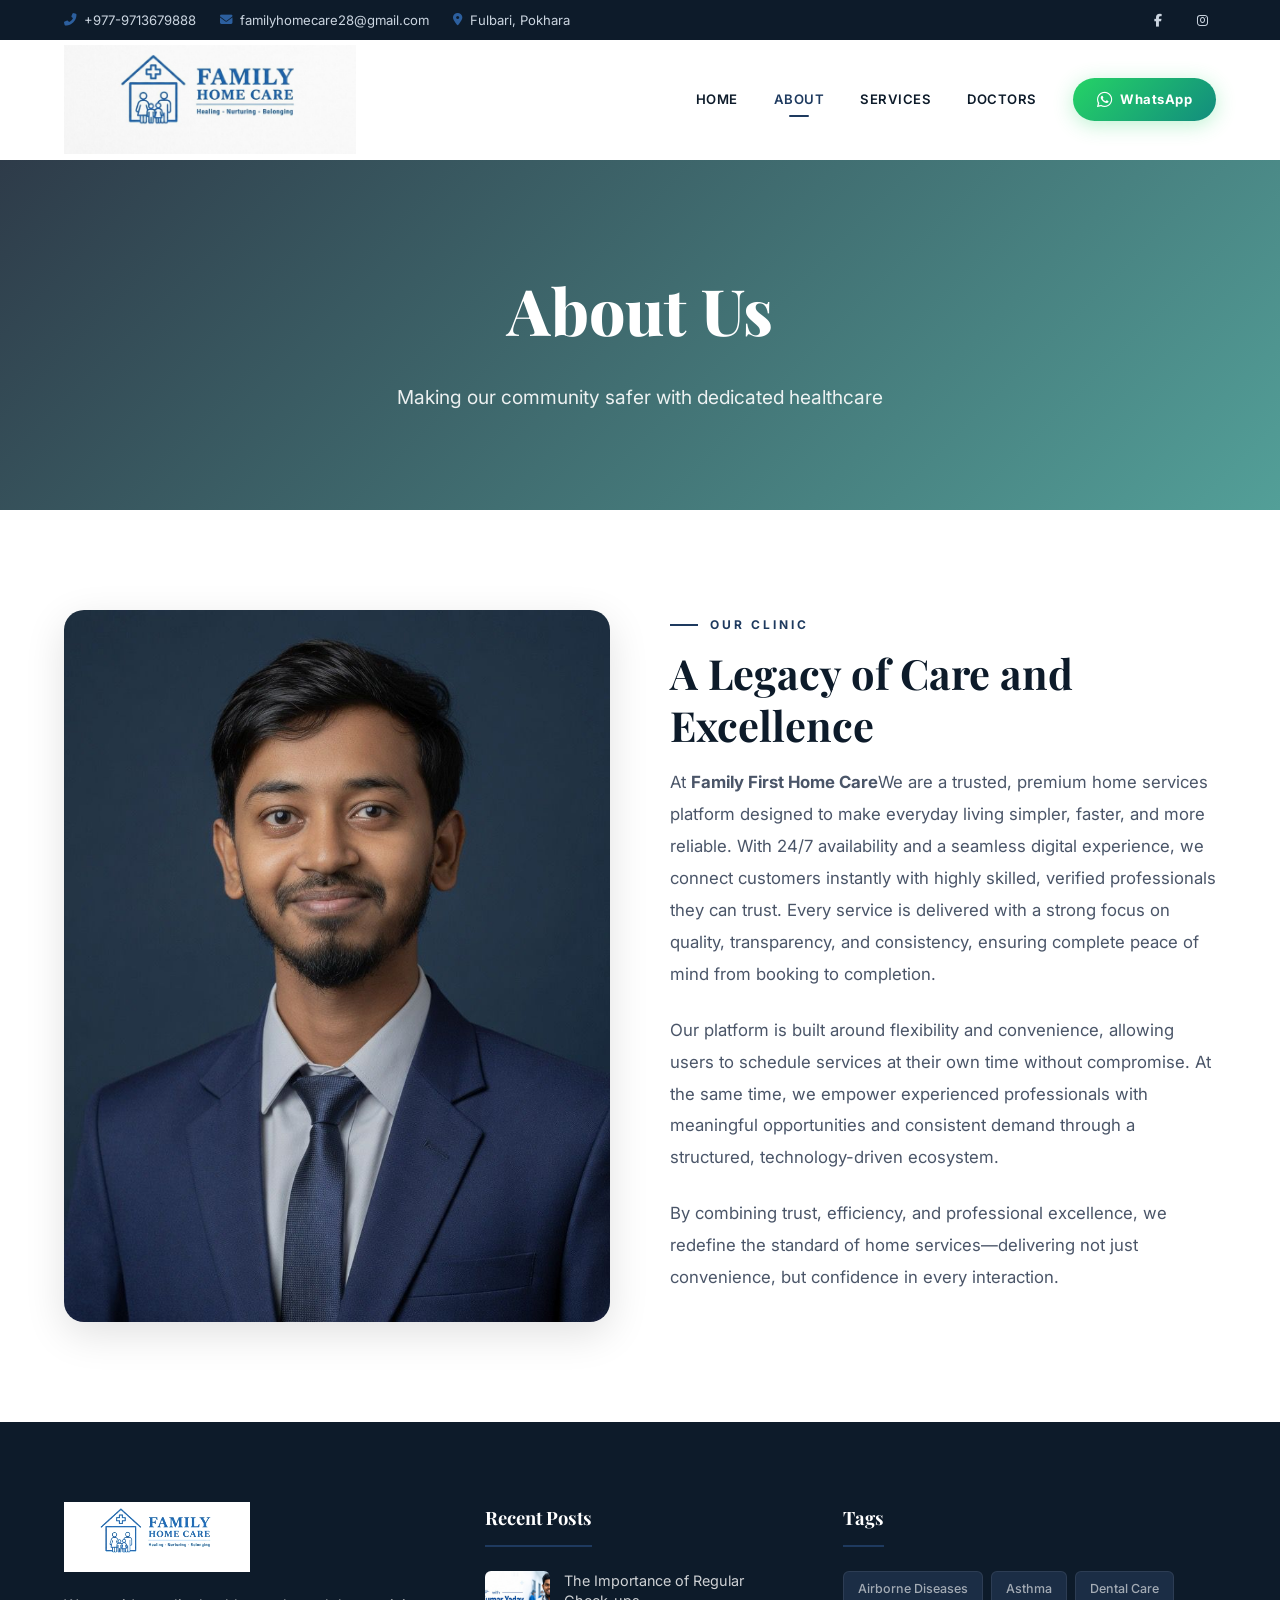
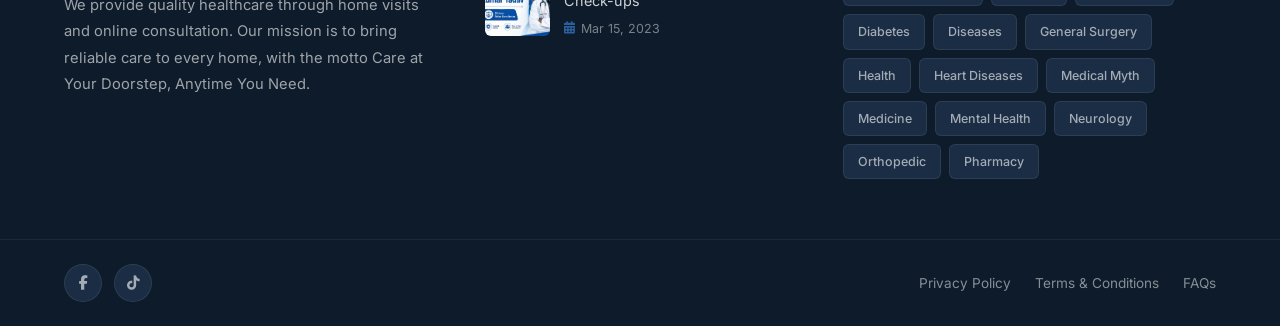
==== commit bd1da27e: "Add files via upload" ====
--- a/about.html
+++ b/about.html
@@ -4,8 +4,9 @@
 <head>
     <meta charset="UTF-8">
     <meta name="viewport" content="width=device-width, initial-scale=1.0">
-    <title>About Us - Family First Home Care</title>
-    <meta name="description" content="Family First Home CARE - About our mission, team and vision for healthcare.">
+    <title>Services - Family First Home Care</title>
+    <meta name="description"
+        content="Family First Home CARE services. We provide 24/7 home service, quality medical treatment and more. Care to Cure.">
     <link rel="preconnect" href="https://fonts.googleapis.com">
     <link rel="preconnect" href="https://fonts.gstatic.com" crossorigin>
     <link
@@ -23,7 +24,7 @@
                 <a href="tel:9779713679888"><i class="fas fa-phone-alt"></i>+977-9713679888</a>
                 <a href="mailto:familyhomecare28@gmail.com"><i class="fas fa-envelope"></i>
                     familyhomecare28@gmail.com</a>
-                <span><i class="fas fa-map-marker-alt"></i> Fulbari, Pokhara</span>
+                <a href="https://maps.app.goo.gl/q5CzoiDmMEraTVjJ8" target="_blank" rel="noopener noreferrer"><i class="fas fa-map-marker-alt"></i> Fulbari, Pokhara</a>
             </div>
             <div class="top-bar-right">
                 <a href="#" aria-label="Facebook"><i class="fab fa-facebook-f"></i></a>
@@ -59,7 +60,7 @@
 
     <!-- ===== PAGE HEADER ===== -->
     <section class="page-header"
-        style="background-image: url('https://images.unsplash.com/photo-1504439468489-c8920d796a29?w=1600&q=80');">
+        style="background-image: url('https://images.unsplash.com/photo-1519494026892-80bbd2d6fd0d?w=1600&q=80');">
         <div class="page-header-overlay"></div>
         <div class="container page-header-content">
             <h1>About Us</h1>
@@ -67,78 +68,38 @@
         </div>
     </section>
 
-    <!-- ===== ABOUT / WHO WE ARE ===== -->
-    <section class="about-section" id="about">
-        <div class="container about-grid">
+    <!-- ===== CLINIC DESCRIPTION ===== -->
+    <section class="about-section" style="padding: 100px 0;">
+        <div class="container about-grid" style="align-items: stretch;">
+            <div class="about-image" style="height: 100%;">
+                <img src="./images/ceo.jpeg" alt="Clinic Facility"
+                    style="border-radius: 20px; height: 100%; object-fit: cover;">
+                <div class="CEO_Image"></div>
+            </div>
             <div class="about-text">
-                <span class="section-label">WHO WE ARE</span>
-                <h2 class="section-title">Making Our Community Safer</h2>
-                <p>Family First Home Care is a healthcare company established in 2019, with an initiative to provide
-                    quality healthcare at the community level through offline and online platforms. With motto
-                    <strong>CARE TO CURE</strong> and a mission to deliver quality healthcare to every doorstep, we have
-                    the vision to be Nepal's number one healthcare company.
-                </p>
-                <div class="about-features">
-                    <div class="about-feature"><i class="fas fa-check-circle"></i> Medical Treatment</div>
-                    <div class="about-feature"><i class="fas fa-check-circle"></i> Qualified Doctors</div>
-                    <div class="about-feature"><i class="fas fa-check-circle"></i> 7 Days a Week Service</div>
-                    <div class="about-feature"><i class="fas fa-check-circle"></i> Emergency Services</div>
+                <span class="section-label">OUR CLINIC</span>
+                <h2 class="section-title">A Legacy of Care and Excellence</h2>
+                <div style="line-height: 1.9; color: var(--text-body); font-size: 1.1rem; text-align: left;">
+                    <p style="margin-bottom: 24px;">At <strong>Family First Home Care</strong>We are a trusted, premium
+                        home services platform designed
+                        to make everyday living simpler, faster, and more reliable. With 24/7 availability and a
+                        seamless digital experience, we connect
+                        customers instantly with highly skilled, verified professionals they can trust. Every service is
+                        delivered with a strong focus on
+                        quality, transparency, and consistency, ensuring complete peace of mind from booking to
+                        completion.
+                    </p>
+                    <p style="margin-bottom: 24px;">Our platform is built around flexibility and convenience, allowing
+                        users to schedule services at their
+                        own time without compromise. At the same time, we empower experienced professionals with
+                        meaningful opportunities and consistent
+                        demand through a structured, technology-driven ecosystem.
+                    </p>
+                    <p>By combining trust, efficiency, and professional excellence, we redefine the standard of home
+                        services—delivering not just
+                        convenience, but confidence in every interaction.
+                    </p>
                 </div>
-            </div>
-            <div class="about-image">
-                <img src="https://images.unsplash.com/photo-1504439468489-c8920d796a29?w=600&q=80"
-                    alt="Family First team">
-                <div class="about-image-accent"></div>
-            </div>
-        </div>
-    </section>
-
-    <!-- ===== STATS COUNTER ===== -->
-    <section class="stats-section">
-        <div class="stats-overlay"></div>
-        <div class="container stats-grid">
-            <div class="stat-item" id="stat1">
-                <div class="stat-icon"><i class="fas fa-briefcase-medical"></i></div>
-                <div class="stat-number" data-target="5">5</div>
-                <div class="stat-label">Years of Experience</div>
-            </div>
-            <div class="stat-item" id="stat2">
-                <div class="stat-icon"><i class="fas fa-user-md"></i></div>
-                <div class="stat-number" data-target="15">15</div>
-                <div class="stat-label">Prominent Doctors</div>
-            </div>
-            <div class="stat-item" id="stat3">
-                <div class="stat-icon"><i class="fas fa-smile"></i></div>
-                <div class="stat-number" data-target="5000">5000</div>
-                <div class="stat-label">Happy Patients</div>
-            </div>
-            <div class="stat-item" id="stat4">
-                <div class="stat-icon"><i class="fas fa-microscope"></i></div>
-                <div class="stat-number" data-target="50">50</div>
-                <div class="stat-label">Modern Equipments</div>
-            </div>
-        </div>
-    </section>
-
-    <!-- ===== MISSION / VISION / MOTTO ===== -->
-    <section class="mvm-section">
-        <div class="container mvm-grid">
-            <div class="mvm-card" id="mvmMission">
-                <div class="mvm-icon"><i class="fas fa-bullseye"></i></div>
-                <h3>Mission</h3>
-                <p>Our mission is to make our community safer, provide services based on the community level, and
-                    deliver quality healthcare to every doorstep.</p>
-            </div>
-            <div class="mvm-card" id="mvmVision">
-                <div class="mvm-icon"><i class="fas fa-eye"></i></div>
-                <h3>Vision</h3>
-                <p>Our goal is to become the number one healthcare company in Nepal and provide optimal health for the
-                    population we serve.</p>
-            </div>
-            <div class="mvm-card" id="mvmMotto">
-                <div class="mvm-icon"><i class="fas fa-hand-holding-heart"></i></div>
-                <h3>Motto</h3>
-                <p>Our motto is to Care to Cure and make a lasting difference in the lives of those we serve.</p>
             </div>
         </div>
     </section>
@@ -148,16 +109,16 @@
         <div class="container footer-grid">
             <div class="footer-about">
                 <div class="footer-logo">
-                    <img src="images/logo.jpg" alt="Family First Home Care Logo" class="logo-img footer-logo-img">
+                    <img src="images/mainlogo.jpeg" alt="Family First Home Care Logo" class="logo-img footer-logo-img">
                 </div>
-                <p>With an initiative to provide quality healthcare at the community level through offline and online
-                    platforms. With motto CARE TO CURE and a mission to deliver quality healthcare to every doorstep.
+                <p>We provide quality healthcare through home visits and online consultation. Our mission is
+                   to bring reliable care to every home, with the motto Care at Your Doorstep, Anytime You Need.
                 </p>
             </div>
             <div class="footer-posts">
                 <h4>Recent Posts</h4>
                 <div class="footer-post">
-                    <img src="./images/maindoc.jpeg" alt="Post">
+                    <img src="./images/maindoc.jpeg">
                     <div>
                         <a href="#">The Importance of Regular Check-ups</a>
                         <span><i class="fas fa-calendar-alt"></i> Mar 15, 2023</span>
@@ -187,8 +148,8 @@
         <div class="footer-bottom">
             <div class="container footer-bottom-inner">
                 <div class="footer-social">
-                    <a href="#" aria-label="Facebook"><i class="fab fa-facebook-f"></i></a>
-                    <a href="#" aria-label="Instagram"><i class="fab fa-instagram"></i></a>
+                    <a href="https://www.facebook.com/share/1E6NT77NPH/" target="_blank" rel="noopener noreferrer" aria-label="Facebook"><i class="fab fa-facebook-f"></i></a>
+                    <a href="https://www.tiktok.com/@family.home.care0?_r=1&_t=ZS-966cJo6pKhI" target="_blank" rel="noopener noreferrer" aria-label="TikTok"><i class="fab fa-tiktok"></i></a>
                 </div>
                 <div class="footer-links">
                     <a href="#">Privacy Policy</a>
--- a/style.css
+++ b/style.css
@@ -43,7 +43,7 @@
 
     --container: 1200px;
     --top-bar-height: 40px;
-    --nav-height: 80px;
+    --nav-height: 120px;
 }
 
 /* ===== RESET & BASE ===== */
@@ -341,7 +341,7 @@
 }
 
 .logo-img {
-    height: 83px;
+    height: 110px;
     width: auto;
     object-fit: contain;
     transition: transform var(--transition);
@@ -361,7 +361,7 @@
 }
 
 .navbar.scrolled .logo-img {
-    height: 64px;
+    height: 80px;
 }
 
 .navbar.scrolled .logo-text {
@@ -817,7 +817,7 @@
     position: relative;
     z-index: 1;
     display: grid;
-    grid-template-columns: repeat(4, 1fr);
+    grid-template-columns: repeat(3, 1fr);
     gap: 32px;
     text-align: center;
 }
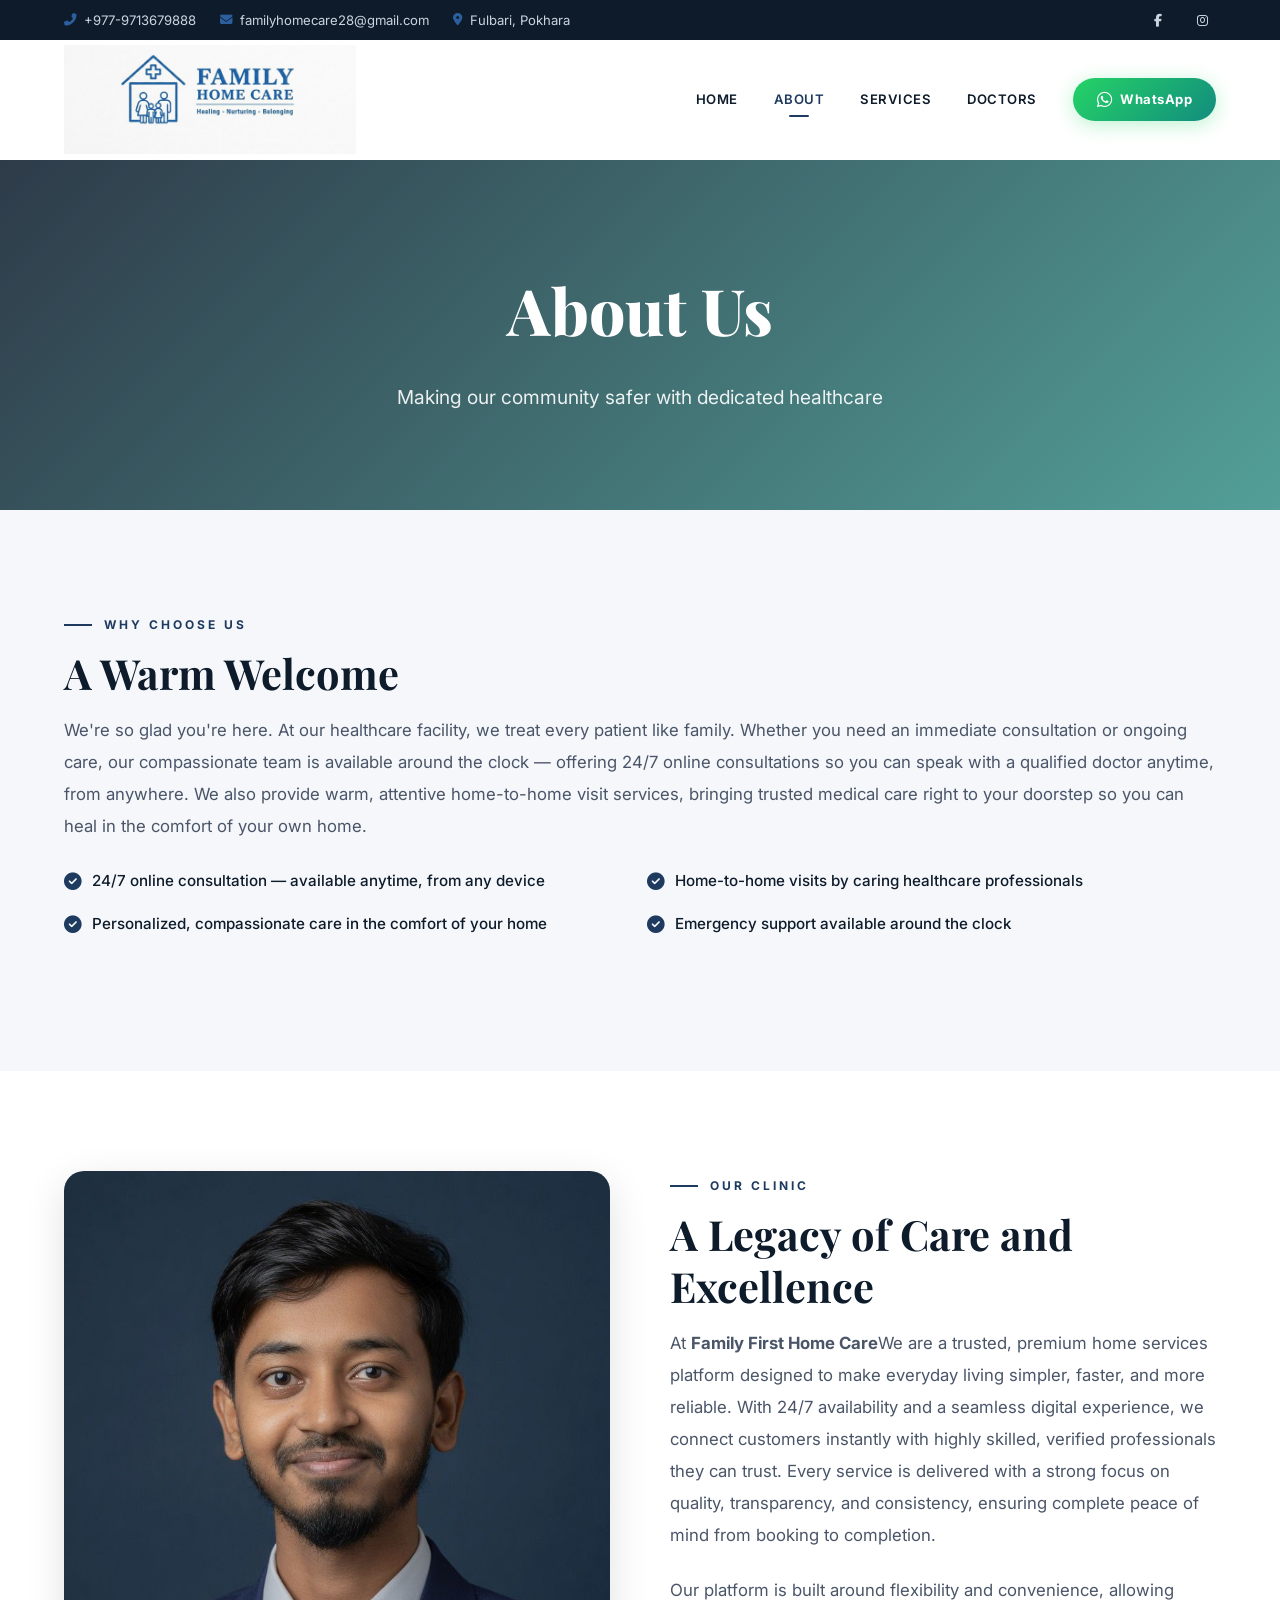
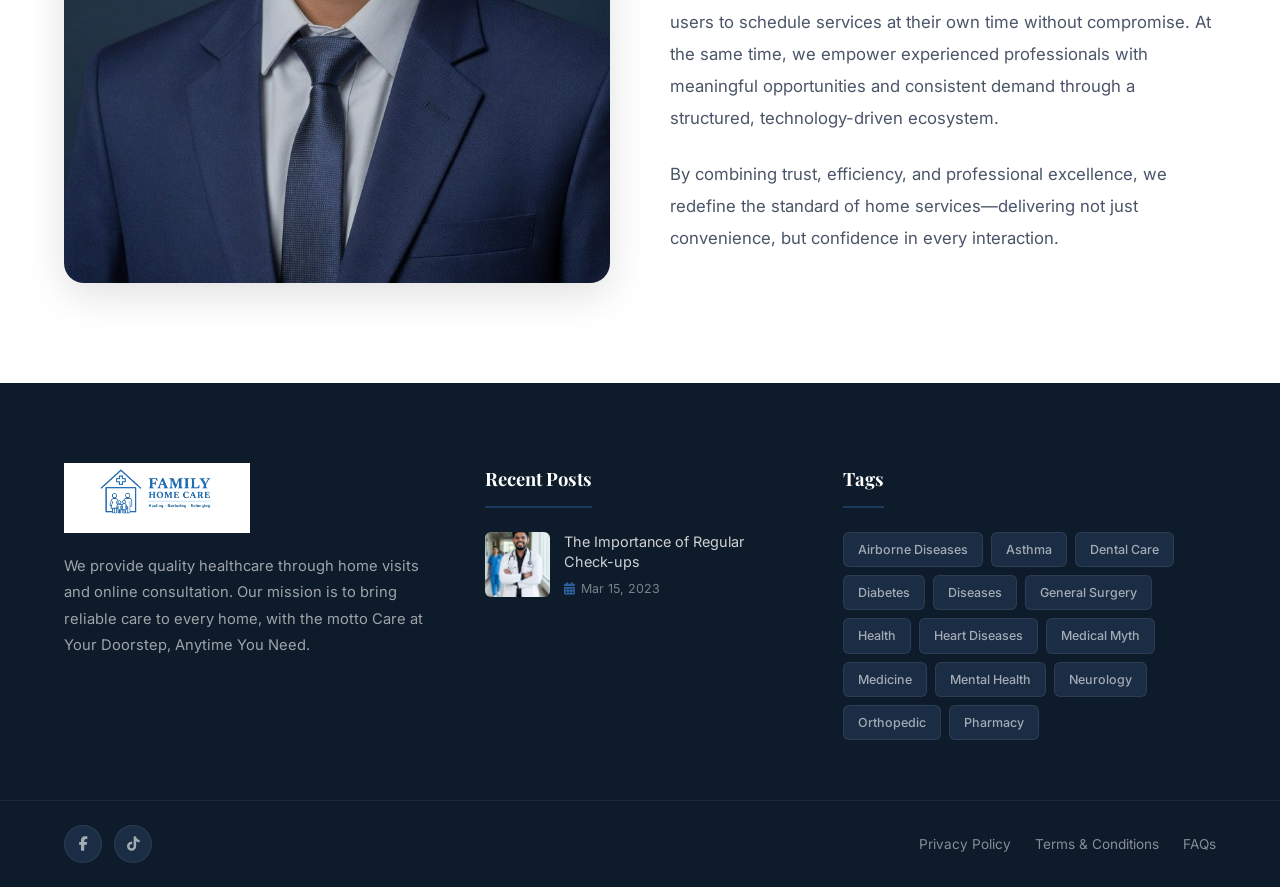
==== commit 80624af5: "Add files via upload" ====
--- a/about.html
+++ b/about.html
@@ -65,6 +65,31 @@
         <div class="container page-header-content">
             <h1>About Us</h1>
             <p>Making our community safer with dedicated healthcare</p>
+        </div>
+    </section>
+
+     <!-- ===== Intro ===== -->
+    <section class="about-description" style="padding: 100px 0;">
+        <div class="container about-grid" style="align-items: stretch; display: block;">
+            <div class="about-text">
+                <span class="section-label">Why choose us</span>
+                <h2 class="section-title">A Warm Welcome</h2>
+                <div style="line-height: 1.9; color: var(--text-body); font-size: 1.1rem; text-align: left;">
+                    <p style="margin-bottom: 24px;">We're so glad you're here. At our healthcare facility, 
+                        we treat every patient like family. Whether you need an immediate consultation or ongoing care, 
+                        our compassionate team is available around the clock — offering 24/7 online consultations 
+                        so you can speak with a qualified doctor anytime, from anywhere. We also provide warm, 
+                        attentive home-to-home visit services, bringing trusted medical care right to your doorstep 
+                        so you can heal in the comfort of your own home.
+                    </p>
+                    <div class="about-features">
+                    <div class="about-feature"><i class="fas fa-check-circle"></i> 24/7 online consultation — available anytime, from any device</div>
+                    <div class="about-feature"><i class="fas fa-check-circle"></i> Home-to-home visits by caring healthcare professionals</div>
+                    <div class="about-feature"><i class="fas fa-check-circle"></i> Personalized, compassionate care in the comfort of your home</div>
+                    <div class="about-feature"><i class="fas fa-check-circle"></i> Emergency support available around the clock</div>
+                </div>
+                </div>
+            </div>
         </div>
     </section>
 
--- a/style.css
+++ b/style.css
@@ -2111,7 +2111,9 @@
 
     /* Featured doctor - full width on mobile */
     .featured-doctor-wrap {
-        margin: 0 auto 32px auto;
+        grid-template-columns: 1fr;
+        padding: 0;
+        gap: 16px;
     }
 
     /* Regular doctors grid - single column */
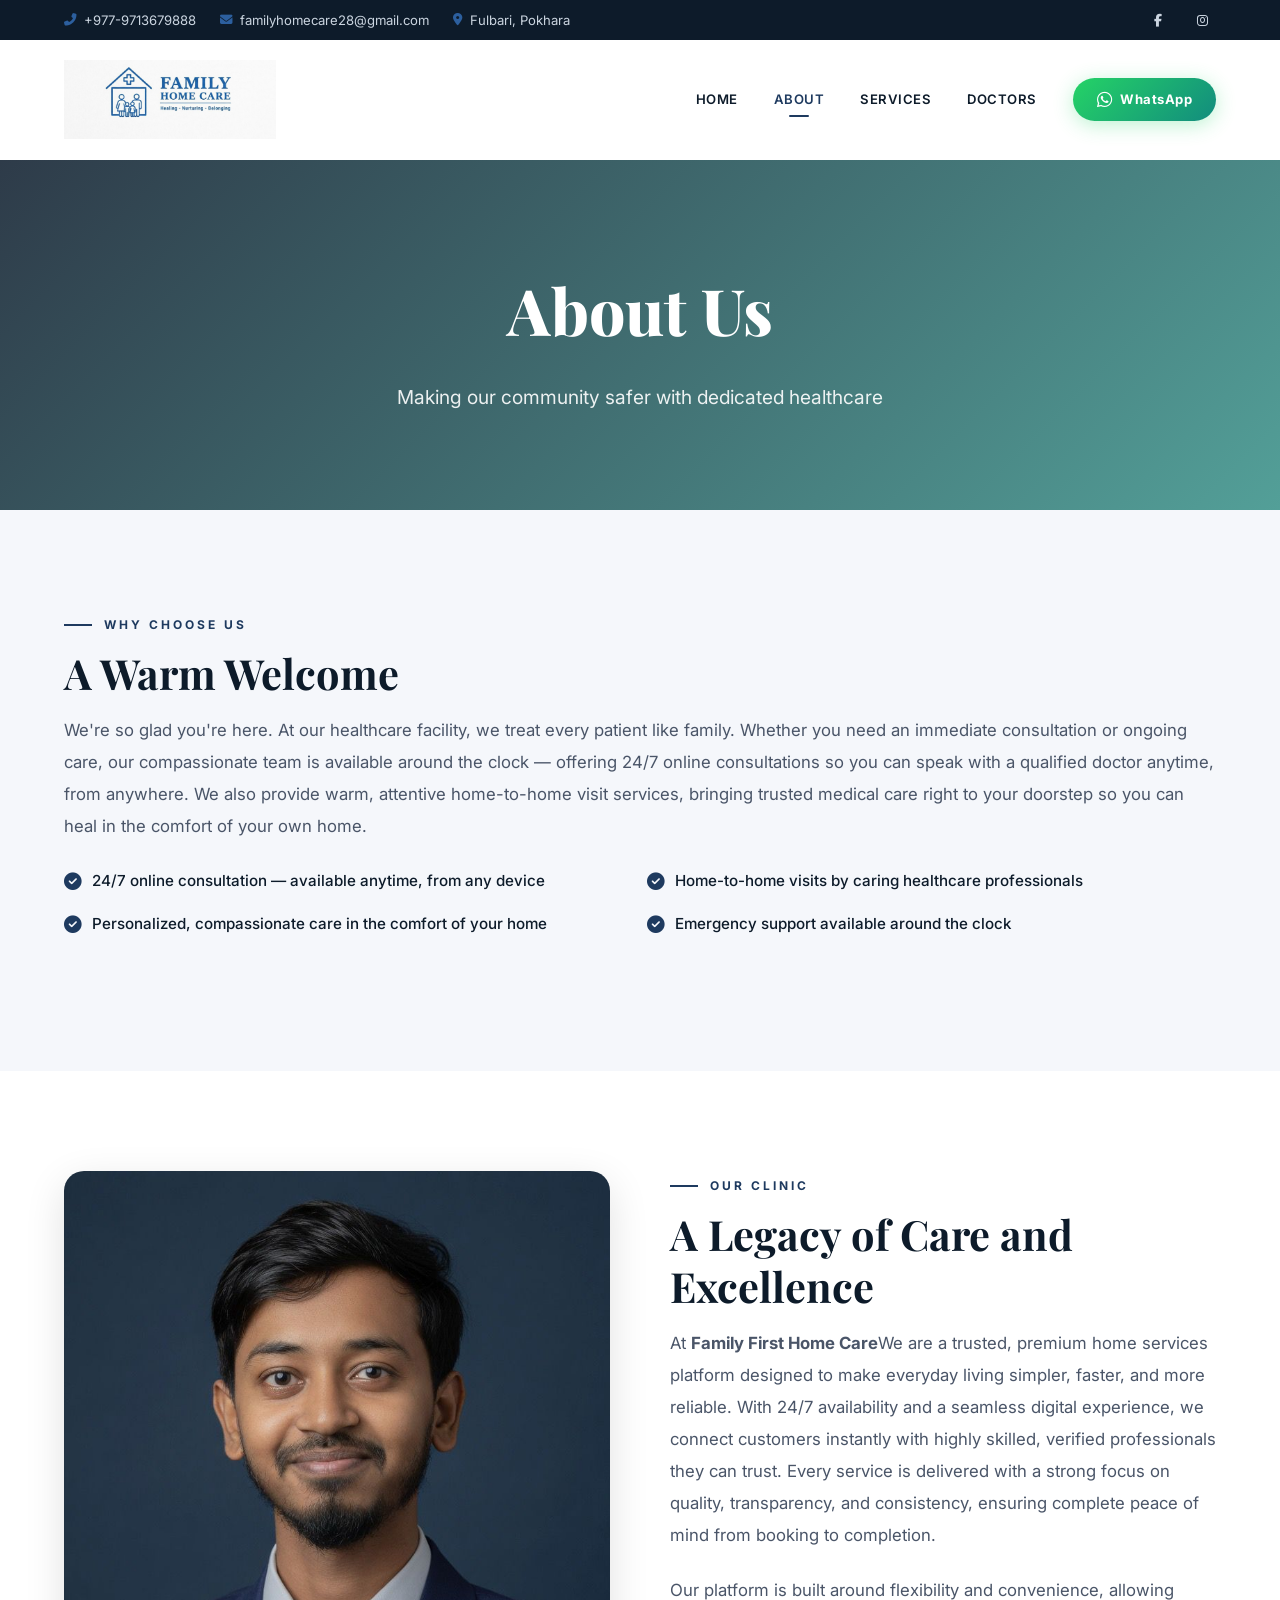
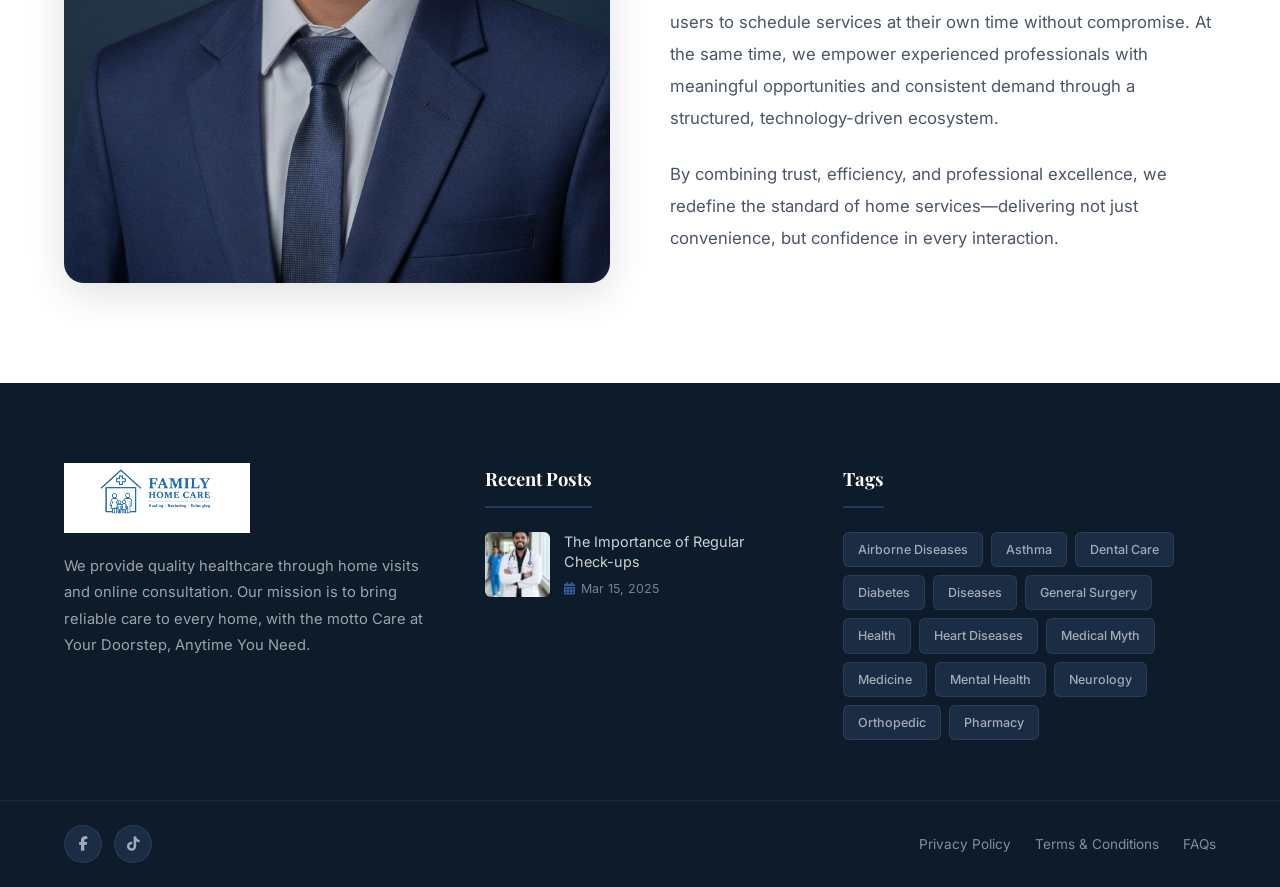
==== commit 2a754c7e: "Add files via upload" ====
--- a/about.html
+++ b/about.html
@@ -146,7 +146,7 @@
                     <img src="./images/maindoc.jpeg">
                     <div>
                         <a href="#">The Importance of Regular Check-ups</a>
-                        <span><i class="fas fa-calendar-alt"></i> Mar 15, 2023</span>
+                        <span><i class="fas fa-calendar-alt"></i> Mar 15, 2025</span>
                     </div>
                 </div>
             </div>
--- a/style.css
+++ b/style.css
@@ -341,7 +341,7 @@
 }
 
 .logo-img {
-    height: 110px;
+    height: 80px;
     width: auto;
     object-fit: contain;
     transition: transform var(--transition);
@@ -2073,6 +2073,13 @@
     .contact-grid {
         grid-template-columns: 1fr;
     }
+
+    .logo-img {
+        height: 80px;
+        width: auto;
+        object-fit: contain;
+        transition: transform var(--transition);
+    }
 }
 
 @media (max-width: 600px) {
@@ -2141,6 +2148,13 @@
 
     .contact-info-cards {
         grid-template-columns: 1fr;
+    }
+
+    .logo-img {
+        height: 60px;
+        width: auto;
+        object-fit: contain;
+        transition: transform var(--transition);
     }
 
     .form-row {
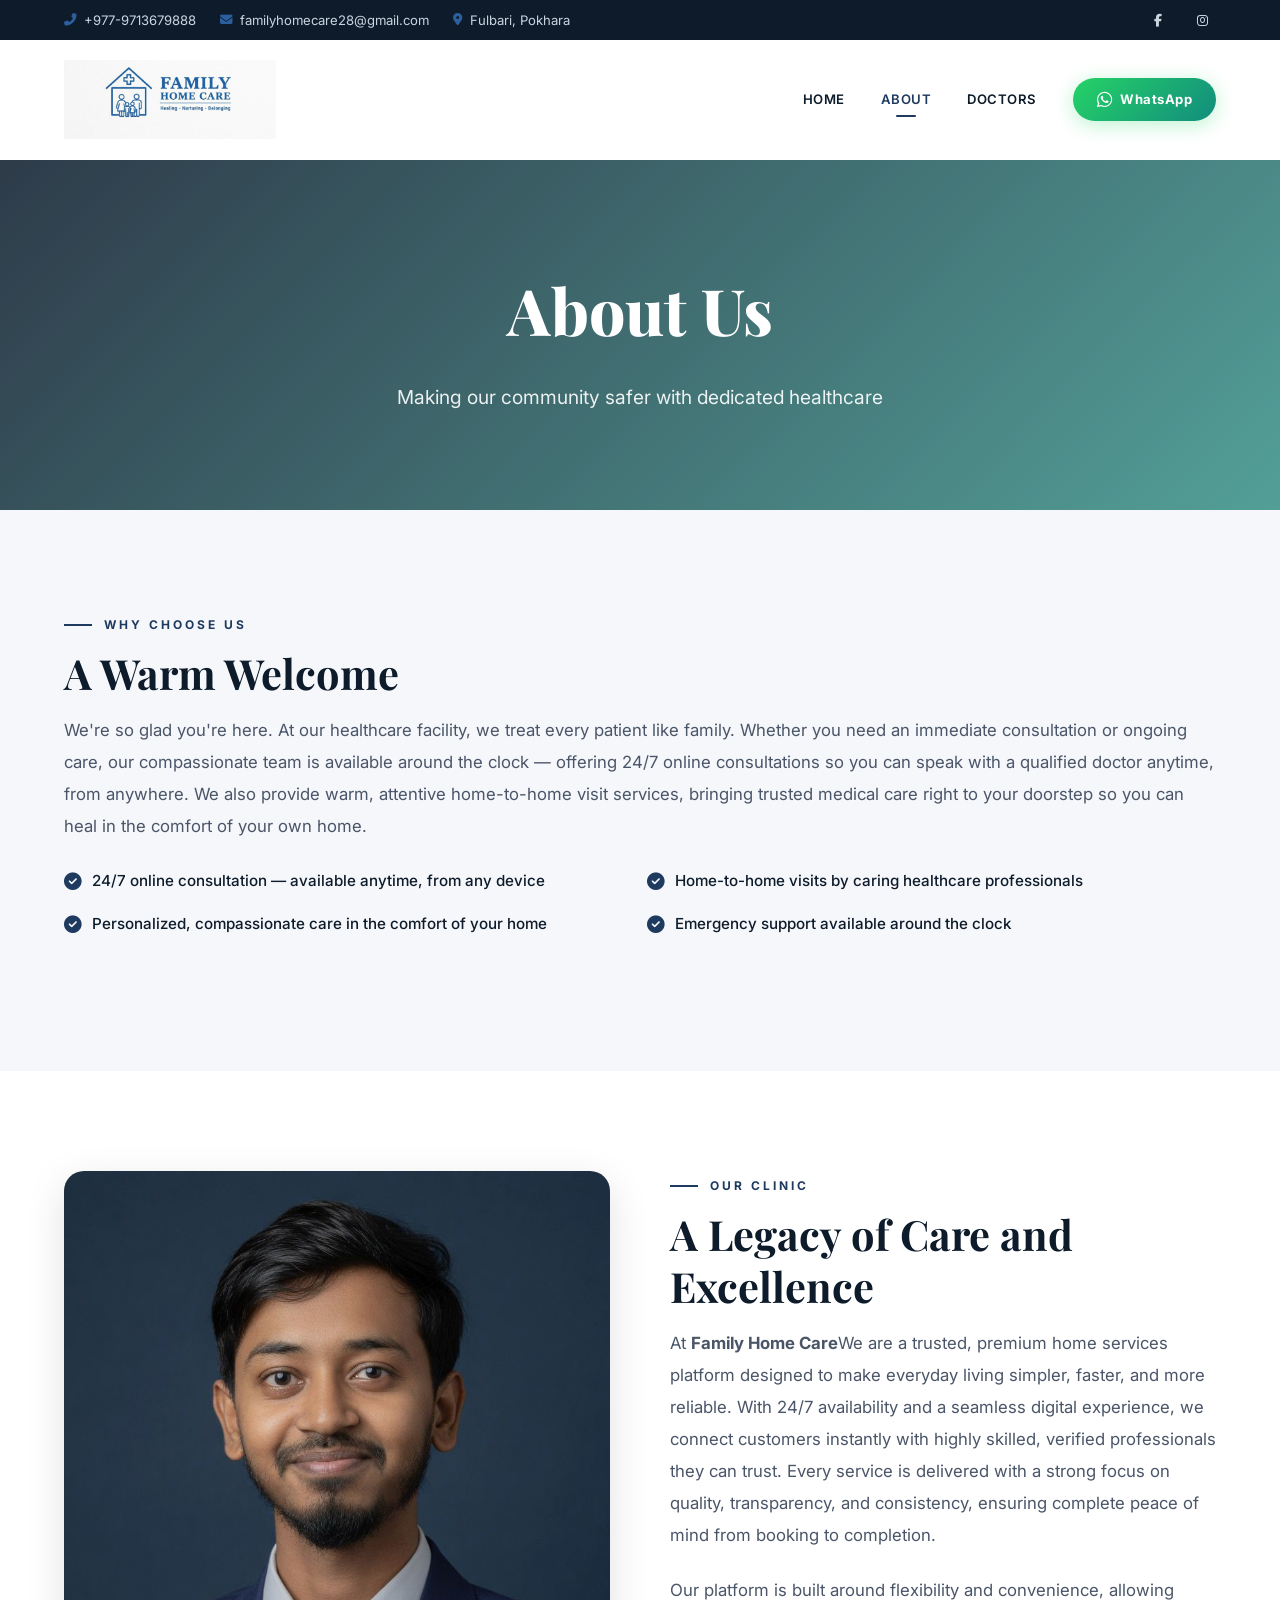
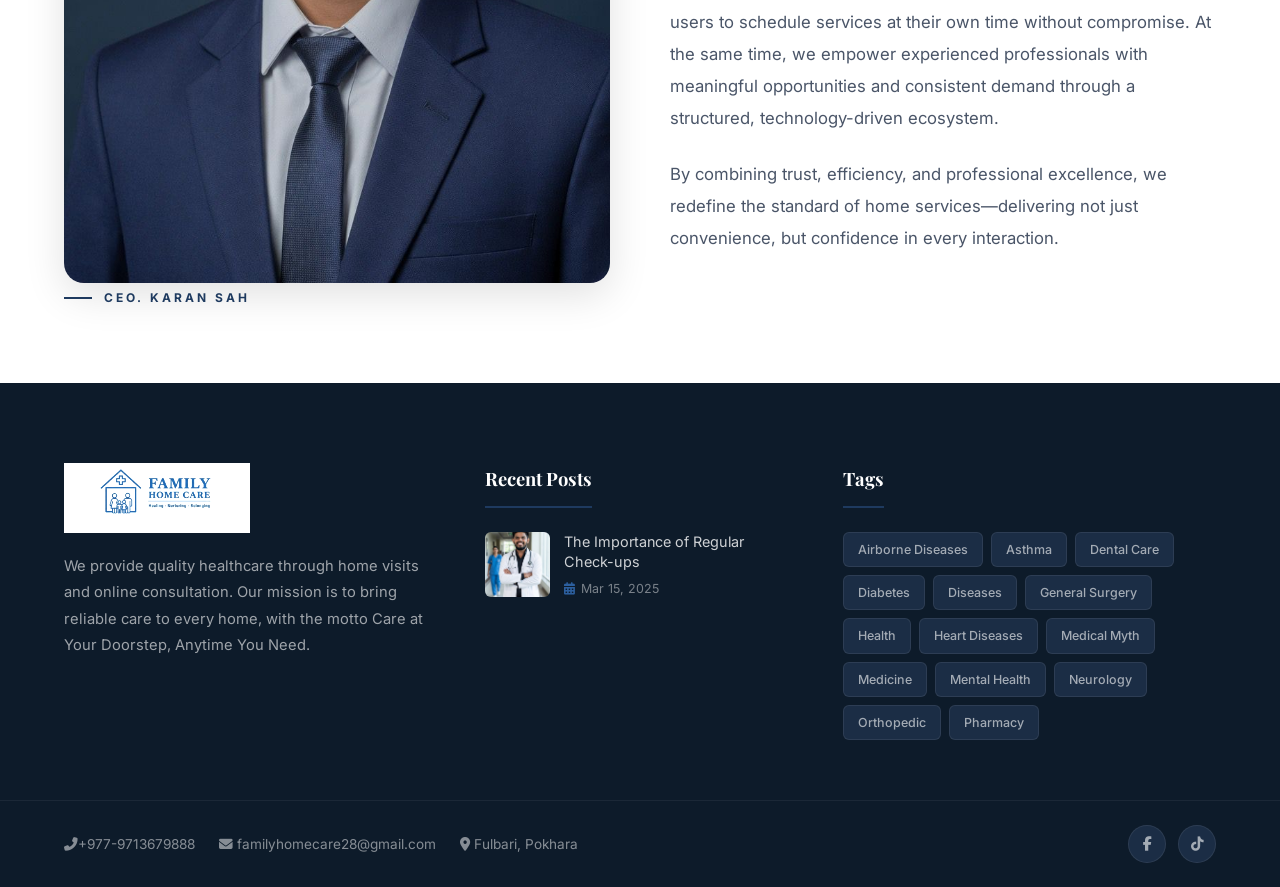
==== commit ec5874f0: "Add files via upload" ====
--- a/about.html
+++ b/about.html
@@ -43,7 +43,6 @@
             <nav class="nav-links" id="navLinks">
                 <a href="index.html">HOME</a>
                 <a href="about.html" class="active">ABOUT</a>
-                <a href="services.html">SERVICES</a>
                 <a href="doctors.html">DOCTORS</a>
                 <a href="https://wa.me/9779713679888?text=Hello%2C%20I%20would%20like%20to%20book%20an%20appointment."
                     class="btn-whatsapp mobile-only" target="_blank" rel="noopener noreferrer"><i
@@ -99,13 +98,14 @@
             <div class="about-image" style="height: 100%;">
                 <img src="./images/ceo.jpeg" alt="Clinic Facility"
                     style="border-radius: 20px; height: 100%; object-fit: cover;">
-                <div class="CEO_Image"></div>
+                <div class="CEO_Image">  </div>
+                <p class="section-label text-12px text-align-center">CEO. Karan Sah</p>
             </div>
             <div class="about-text">
                 <span class="section-label">OUR CLINIC</span>
                 <h2 class="section-title">A Legacy of Care and Excellence</h2>
                 <div style="line-height: 1.9; color: var(--text-body); font-size: 1.1rem; text-align: left;">
-                    <p style="margin-bottom: 24px;">At <strong>Family First Home Care</strong>We are a trusted, premium
+                    <p style="margin-bottom: 24px;">At <strong>Family Home Care</strong>We are a trusted, premium
                         home services platform designed
                         to make everyday living simpler, faster, and more reliable. With 24/7 availability and a
                         seamless digital experience, we connect
@@ -172,14 +172,15 @@
         </div>
         <div class="footer-bottom">
             <div class="container footer-bottom-inner">
+                <div class="footer-links">
+                    <a href="tel:9779713679888"><i class="fas fa-phone-alt"></i>+977-9713679888</a>
+                    <a href="mailto:familyhomecare28@gmail.com"><i class="fas fa-envelope"></i>
+                        familyhomecare28@gmail.com</a>
+                    <a href="https://maps.app.goo.gl/q5CzoiDmMEraTVjJ8" target="_blank" rel="noopener noreferrer"><i class="fas fa-map-marker-alt"></i> Fulbari, Pokhara</a>
+                </div>
                 <div class="footer-social">
                     <a href="https://www.facebook.com/share/1E6NT77NPH/" target="_blank" rel="noopener noreferrer" aria-label="Facebook"><i class="fab fa-facebook-f"></i></a>
                     <a href="https://www.tiktok.com/@family.home.care0?_r=1&_t=ZS-966cJo6pKhI" target="_blank" rel="noopener noreferrer" aria-label="TikTok"><i class="fab fa-tiktok"></i></a>
-                </div>
-                <div class="footer-links">
-                    <a href="#">Privacy Policy</a>
-                    <a href="#">Terms & Conditions</a>
-                    <a href="#">FAQs</a>
                 </div>
             </div>
         </div>
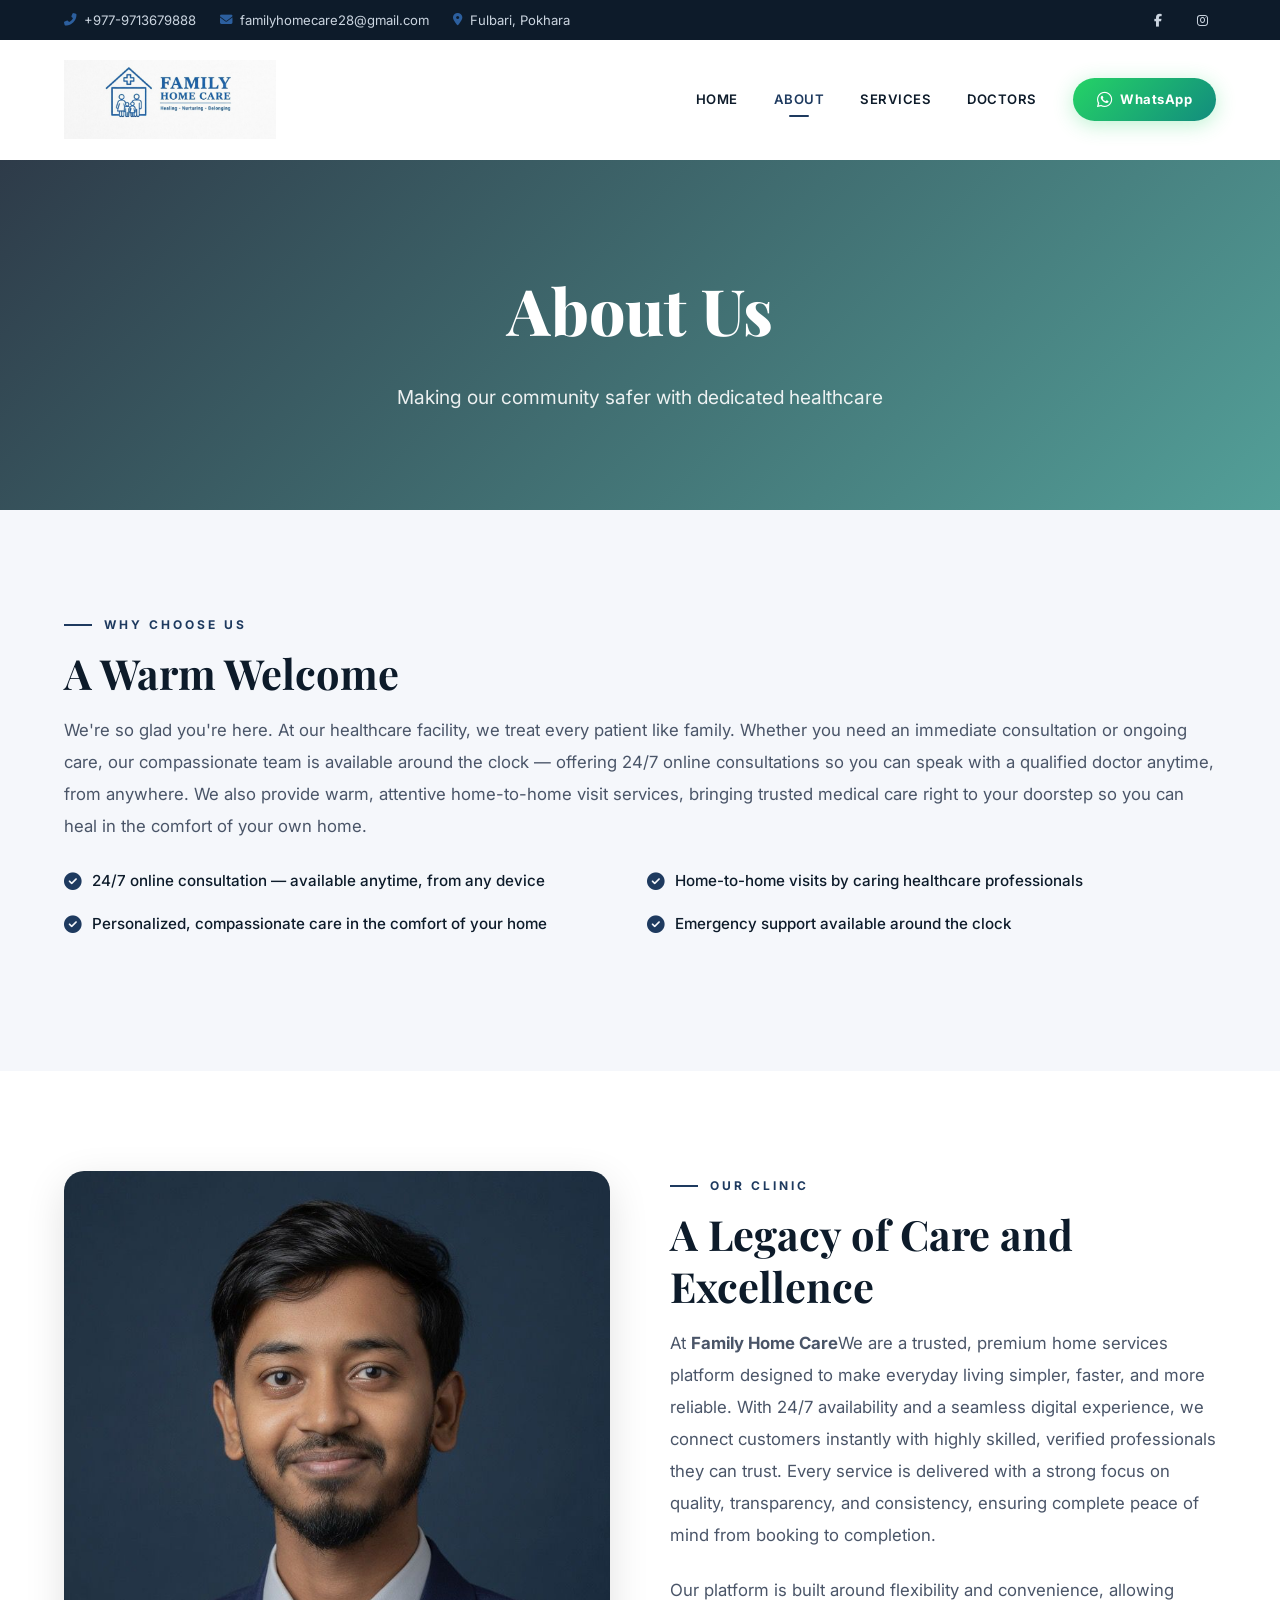
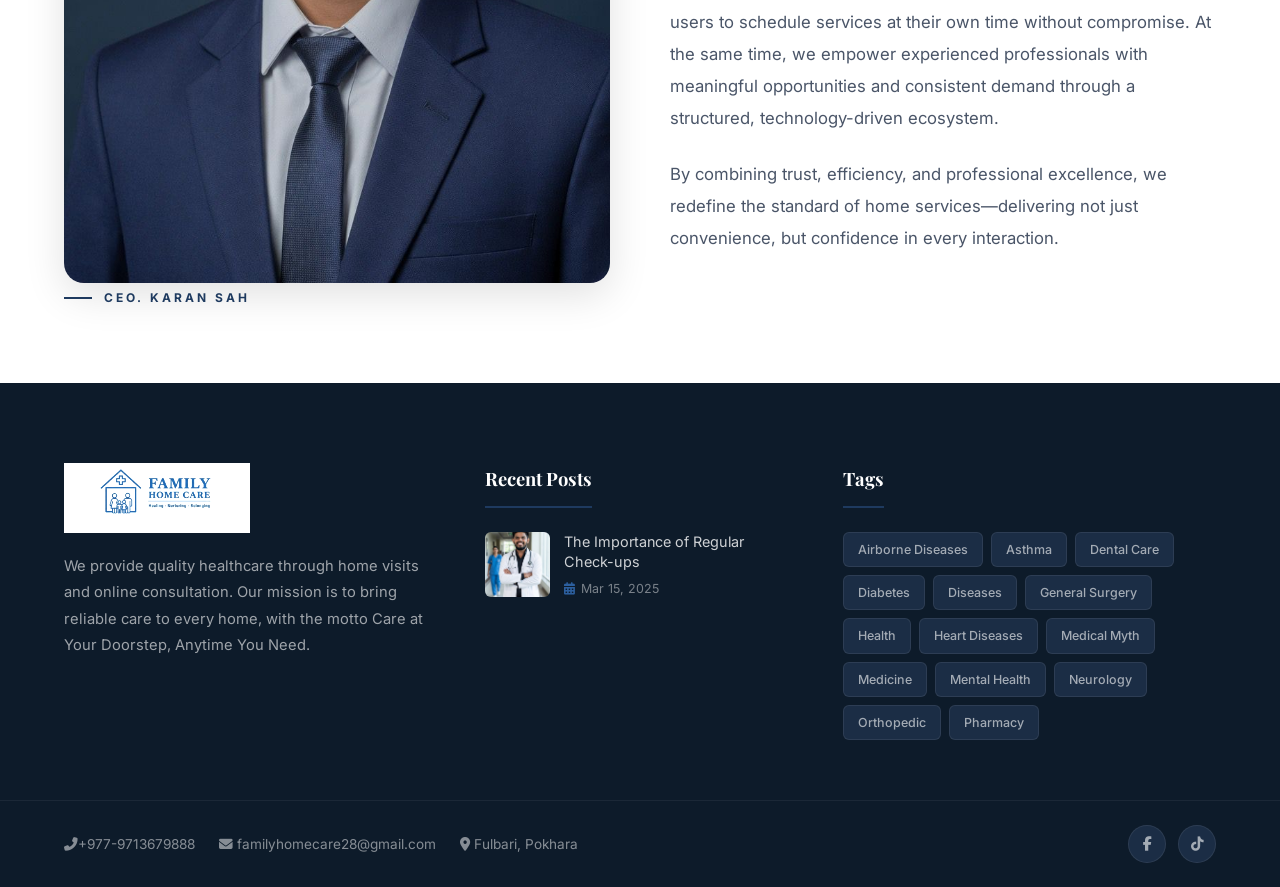
==== commit 88ba8e75: "Update about.html" ====
--- a/about.html
+++ b/about.html
@@ -4,7 +4,7 @@
 <head>
     <meta charset="UTF-8">
     <meta name="viewport" content="width=device-width, initial-scale=1.0">
-    <title>Services - Family First Home Care</title>
+    <title>Services - Family Home Care</title>
     <meta name="description"
         content="Family First Home CARE services. We provide 24/7 home service, quality medical treatment and more. Care to Cure.">
     <link rel="preconnect" href="https://fonts.googleapis.com">
@@ -43,6 +43,7 @@
             <nav class="nav-links" id="navLinks">
                 <a href="index.html">HOME</a>
                 <a href="about.html" class="active">ABOUT</a>
+                <a href="services.html">SERVICES</a>
                 <a href="doctors.html">DOCTORS</a>
                 <a href="https://wa.me/9779713679888?text=Hello%2C%20I%20would%20like%20to%20book%20an%20appointment."
                     class="btn-whatsapp mobile-only" target="_blank" rel="noopener noreferrer"><i
@@ -192,4 +193,4 @@
     <script src="script.js"></script>
 </body>
 
-</html>+</html>
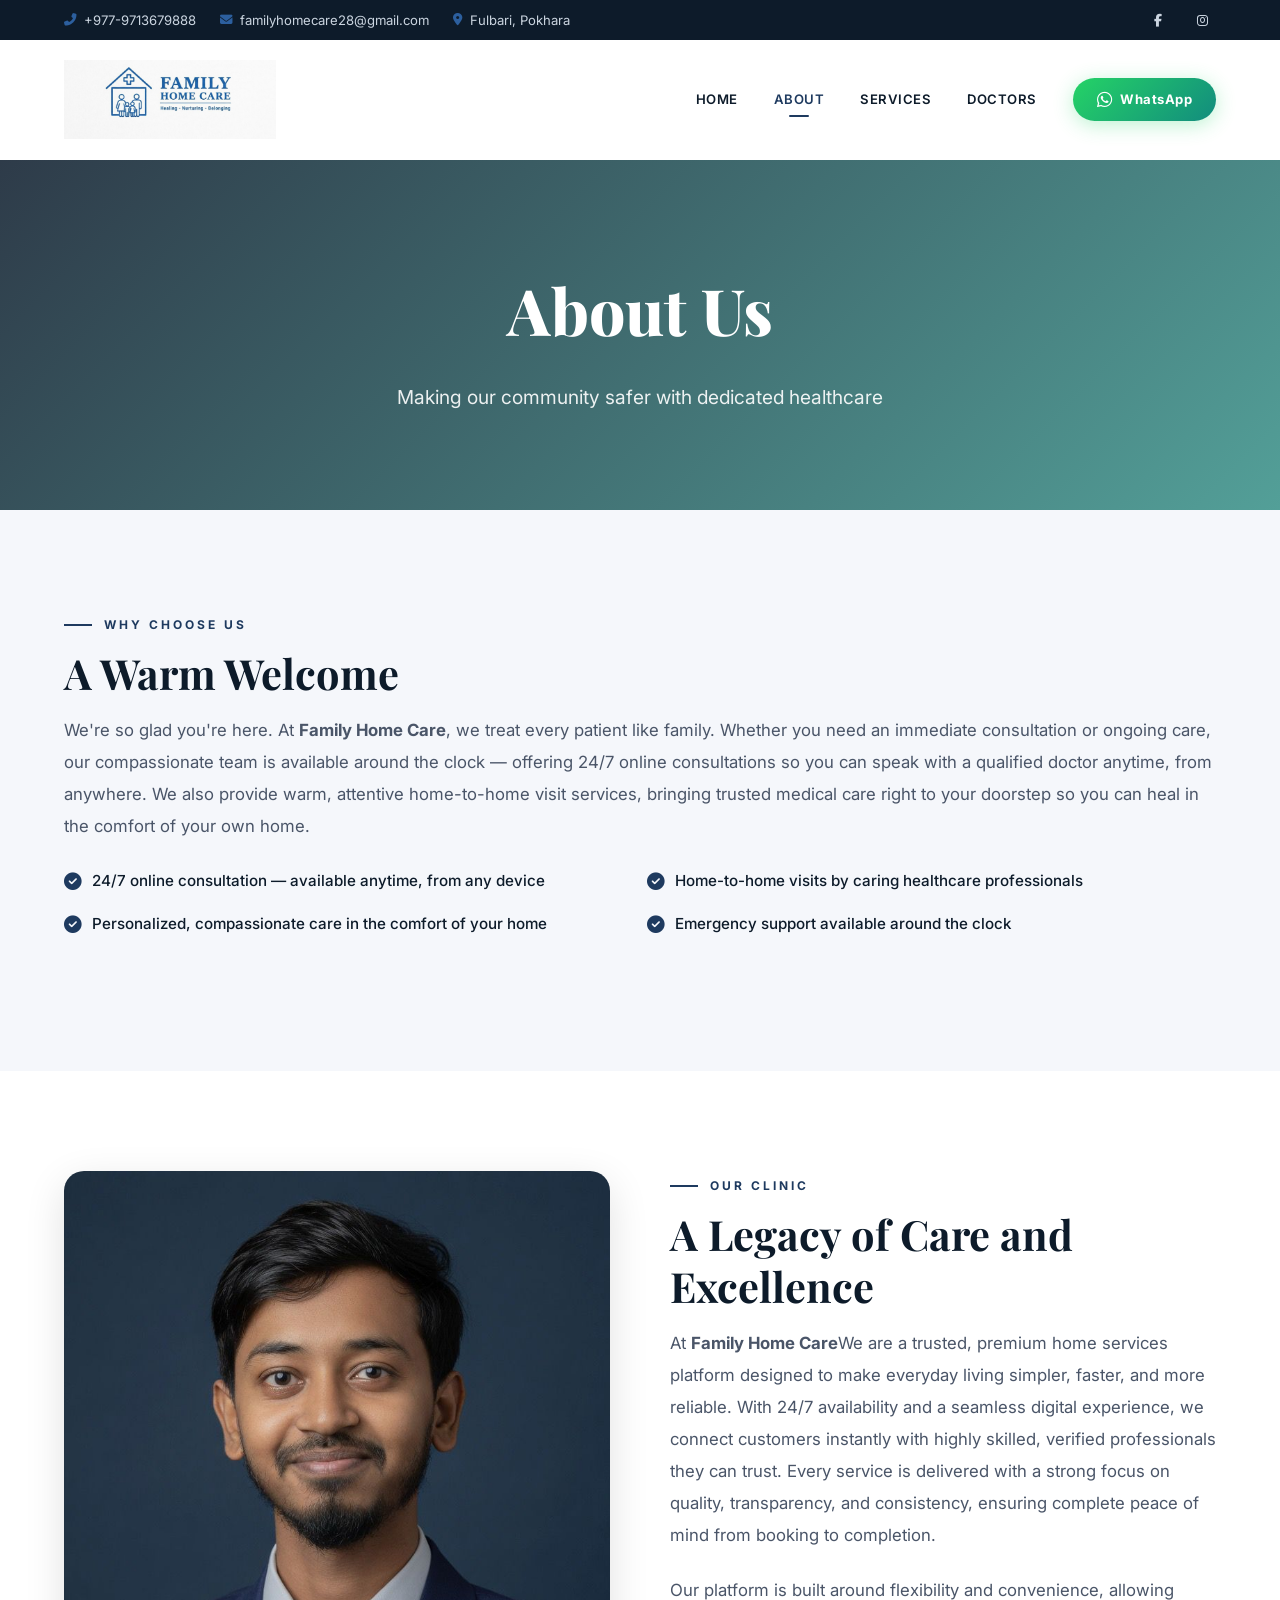
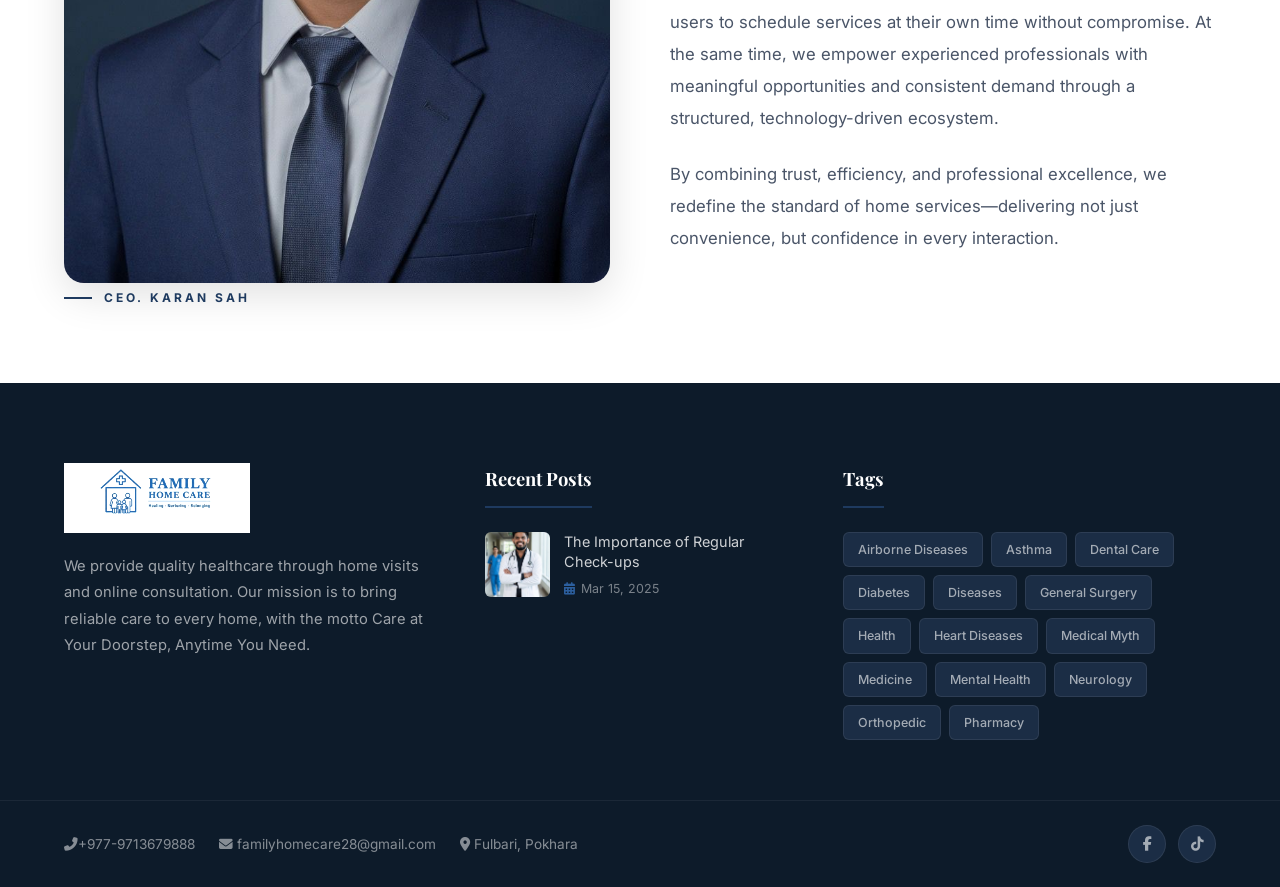
==== commit 1287ffc5: "Update about.html" ====
--- a/about.html
+++ b/about.html
@@ -4,7 +4,7 @@
 <head>
     <meta charset="UTF-8">
     <meta name="viewport" content="width=device-width, initial-scale=1.0">
-    <title>Services - Family Home Care</title>
+    <title>About Us - Family Home Care</title>
     <meta name="description"
         content="Family First Home CARE services. We provide 24/7 home service, quality medical treatment and more. Care to Cure.">
     <link rel="preconnect" href="https://fonts.googleapis.com">
@@ -75,7 +75,7 @@
                 <span class="section-label">Why choose us</span>
                 <h2 class="section-title">A Warm Welcome</h2>
                 <div style="line-height: 1.9; color: var(--text-body); font-size: 1.1rem; text-align: left;">
-                    <p style="margin-bottom: 24px;">We're so glad you're here. At our healthcare facility, 
+                    <p style="margin-bottom: 24px;">We're so glad you're here. At <strong> Family Home Care</strong>, 
                         we treat every patient like family. Whether you need an immediate consultation or ongoing care, 
                         our compassionate team is available around the clock — offering 24/7 online consultations 
                         so you can speak with a qualified doctor anytime, from anywhere. We also provide warm, 
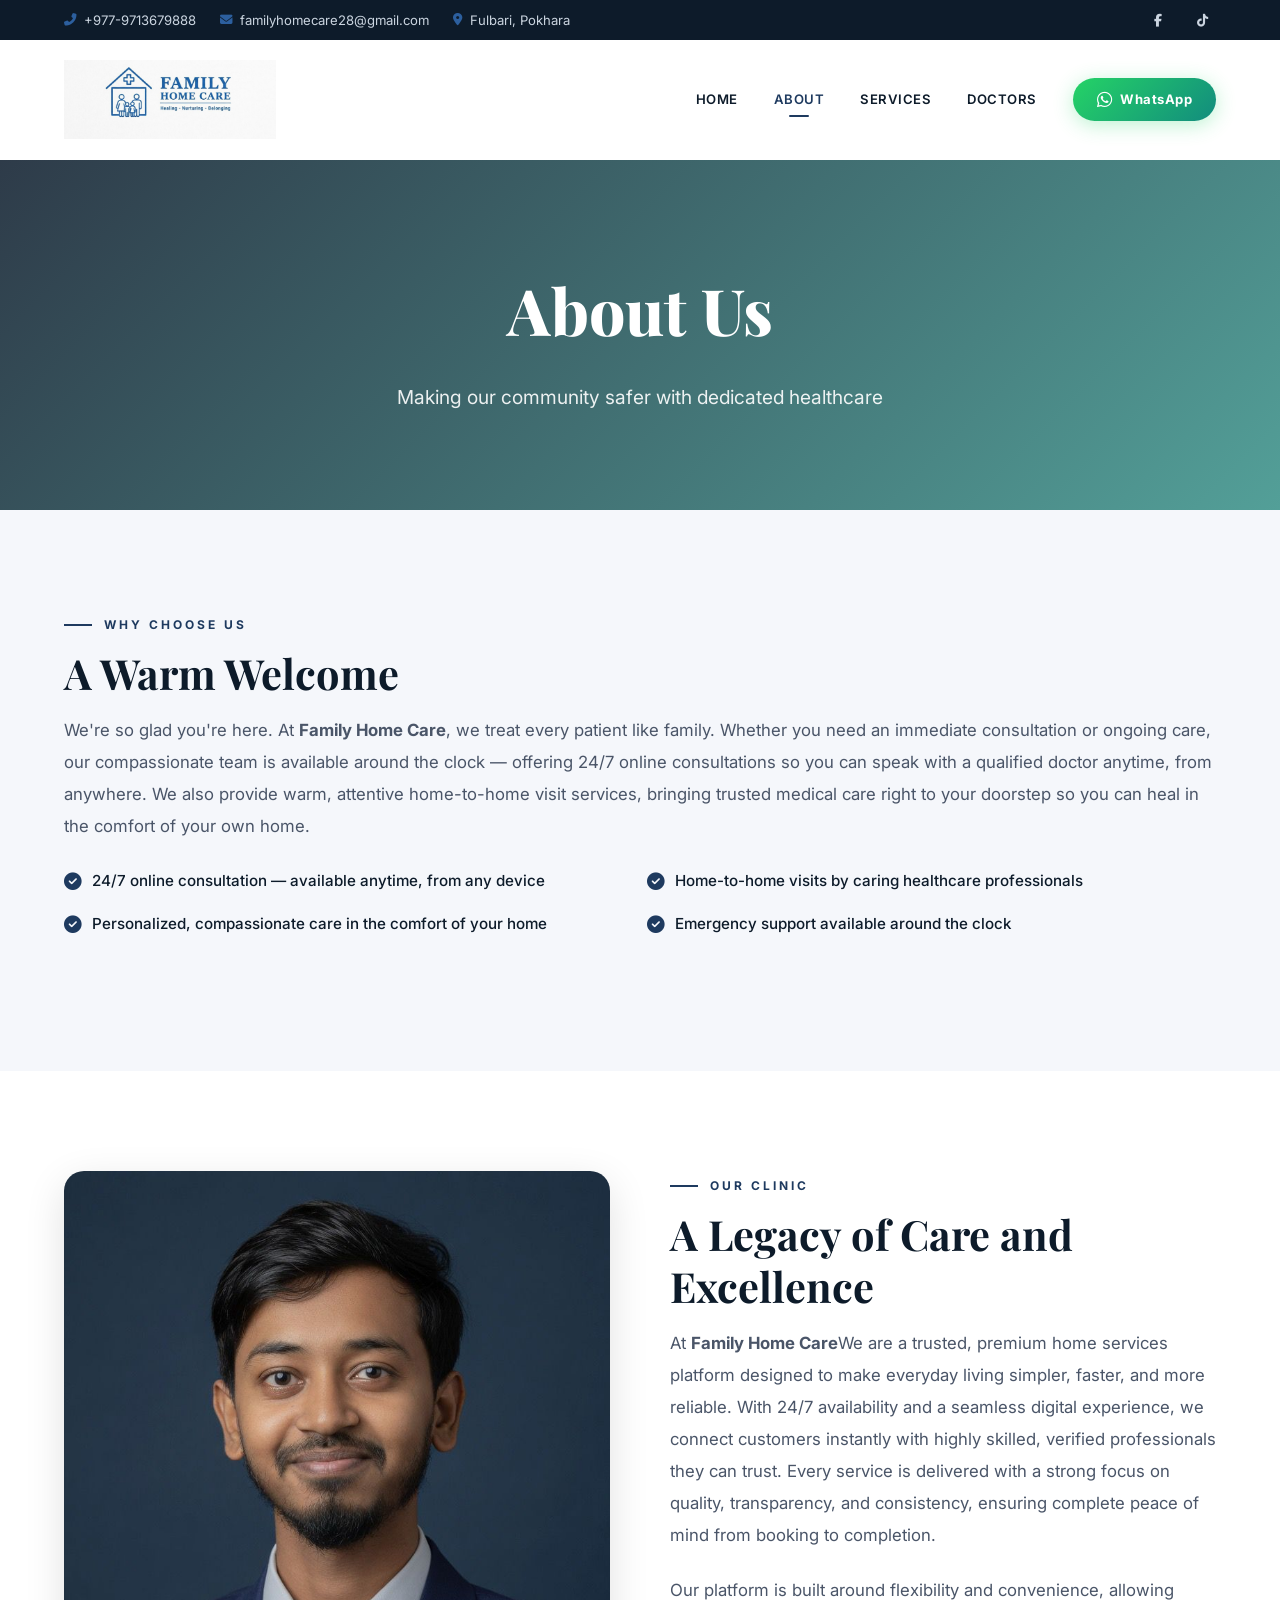
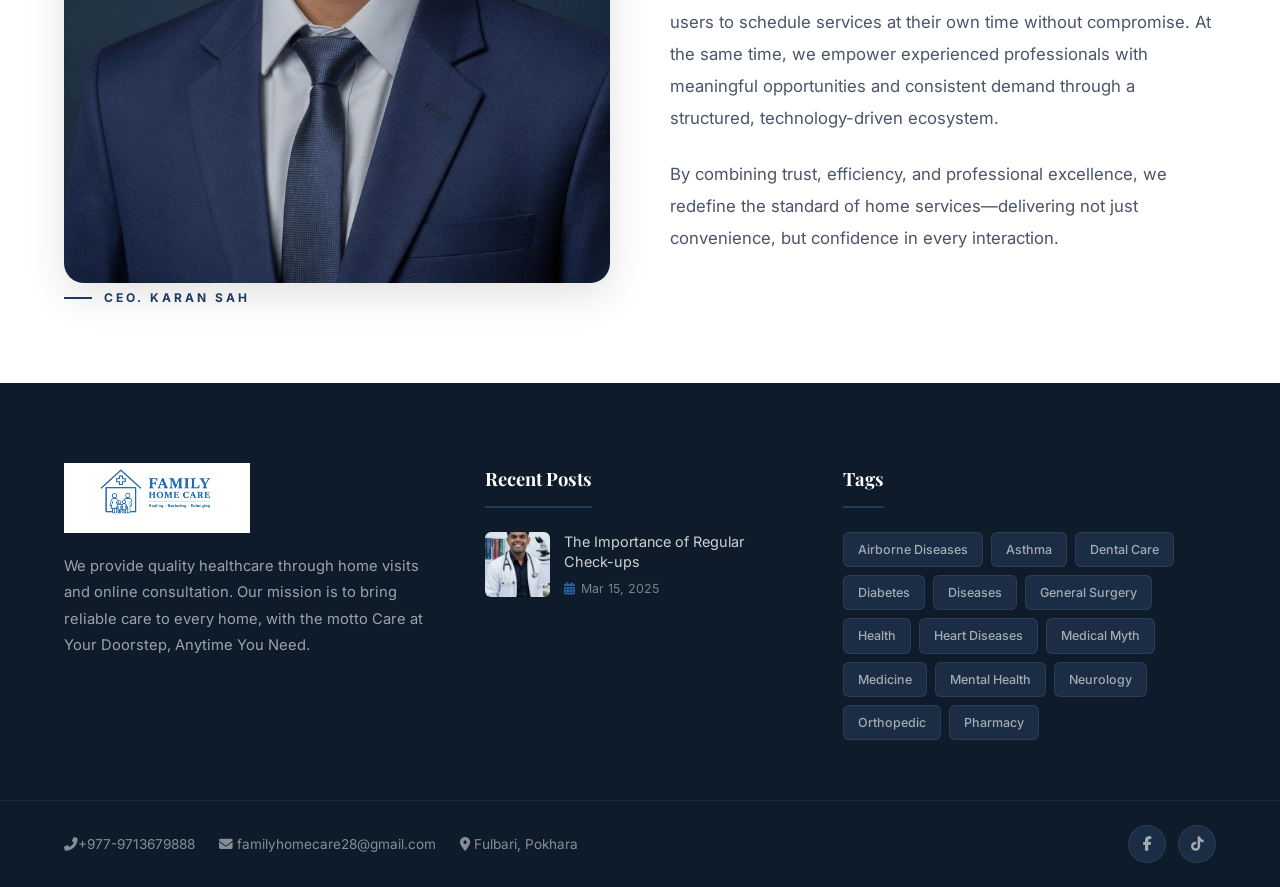
==== commit 486993d7: "Update about.html" ====
--- a/about.html
+++ b/about.html
@@ -17,6 +17,7 @@
 </head>
 
 <body>
+    
     <!-- ===== TOP INFO BAR ===== -->
     <div class="top-bar">
         <div class="container top-bar-inner">
@@ -27,12 +28,11 @@
                 <a href="https://maps.app.goo.gl/q5CzoiDmMEraTVjJ8" target="_blank" rel="noopener noreferrer"><i class="fas fa-map-marker-alt"></i> Fulbari, Pokhara</a>
             </div>
             <div class="top-bar-right">
-                <a href="#" aria-label="Facebook"><i class="fab fa-facebook-f"></i></a>
-                <a href="#" aria-label="Instagram"><i class="fab fa-instagram"></i></a>
+                <a href="https://www.facebook.com/share/1E6NT77NPH/" target="_blank" rel="noopener noreferrer" aria-label="Facebook"><i class="fab fa-facebook-f"></i></a>
+                <a href="https://www.tiktok.com/@family.home.care0?_r=1&_t=ZS-966cJo6pKhI" target="_blank" rel="noopener noreferrer" aria-label="TikTok"><i class="fab fa-tiktok"></i></a>
             </div>
         </div>
     </div>
-
     <!-- ===== NAVIGATION ===== -->
     <header class="navbar" id="navbar">
         <div class="container nav-inner">
--- a/style.css
+++ b/style.css
@@ -549,7 +549,7 @@
 }
 
 .hero-title span {
-    color: var(--primary-light);
+    color: red;
     display: inline-block;
 }
 
@@ -2296,4 +2296,4 @@
 
 .desktop-only {
     display: inline-flex;
-}+}
